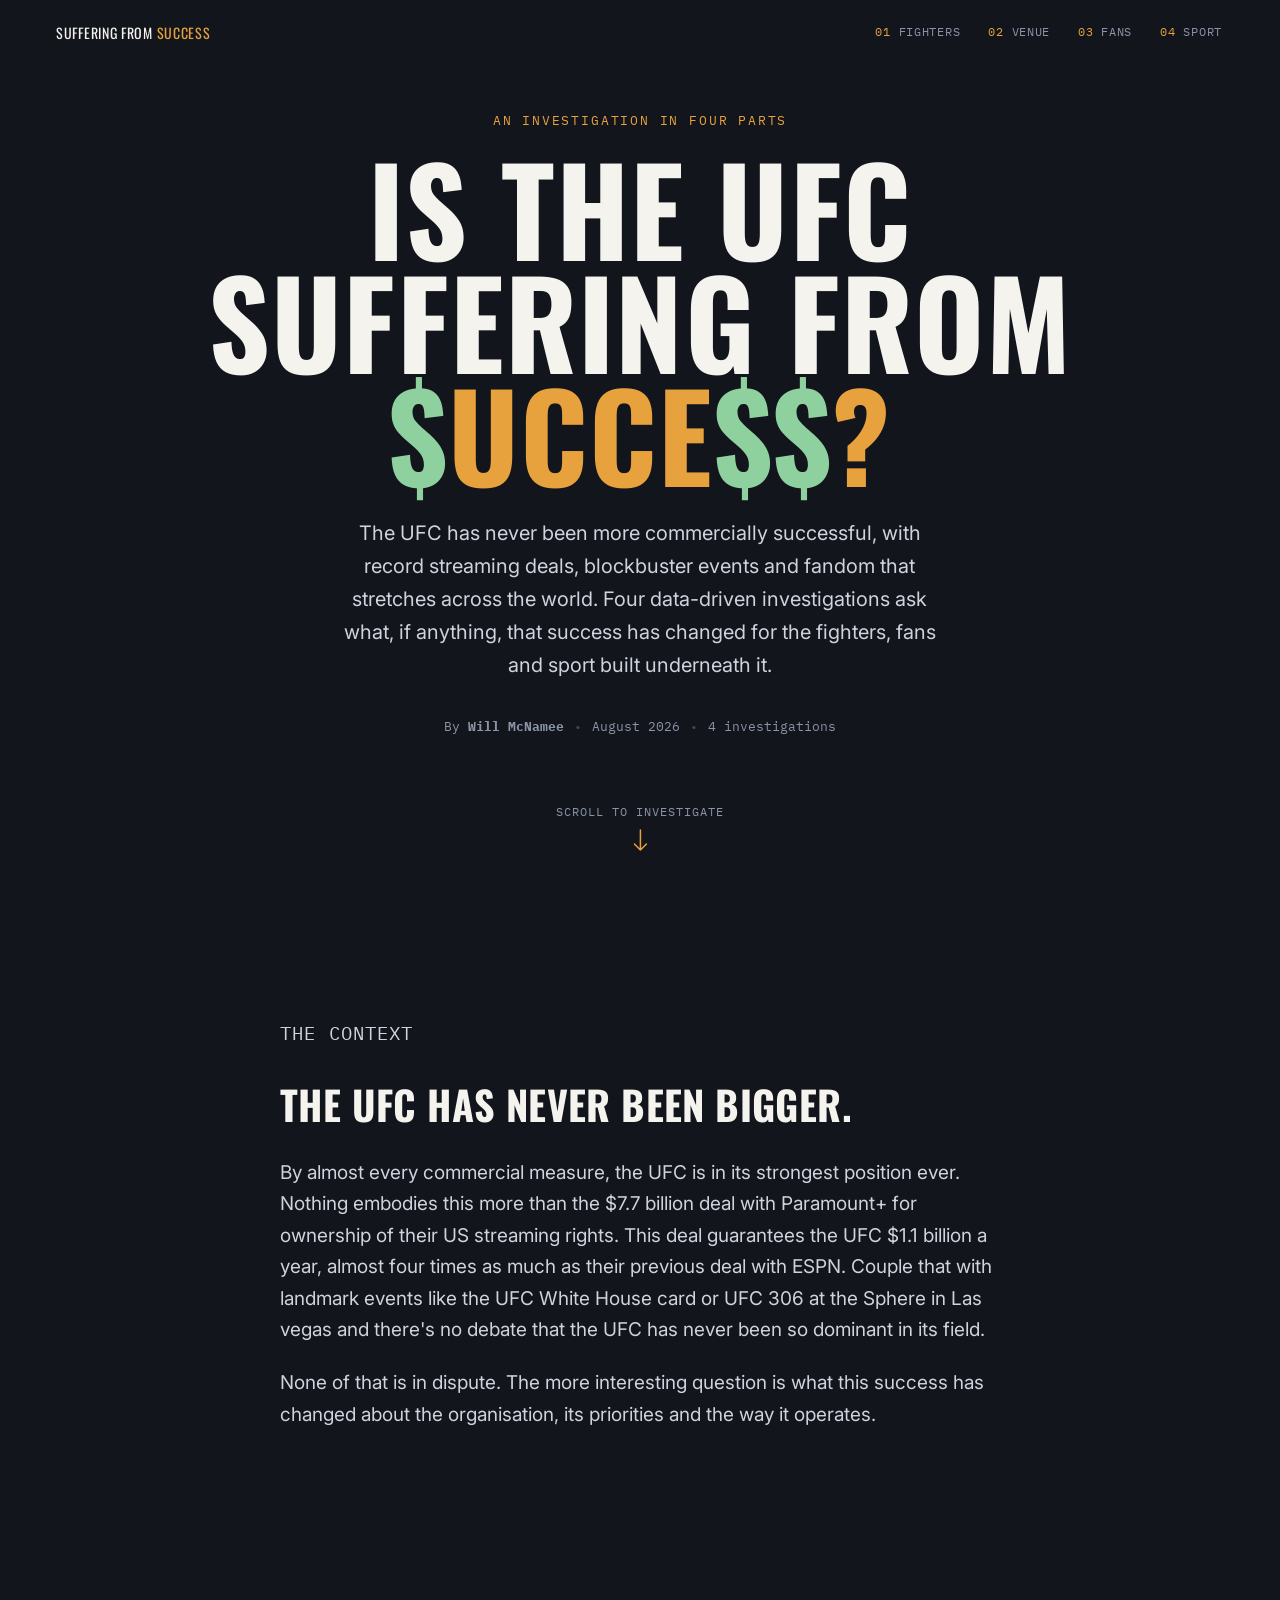
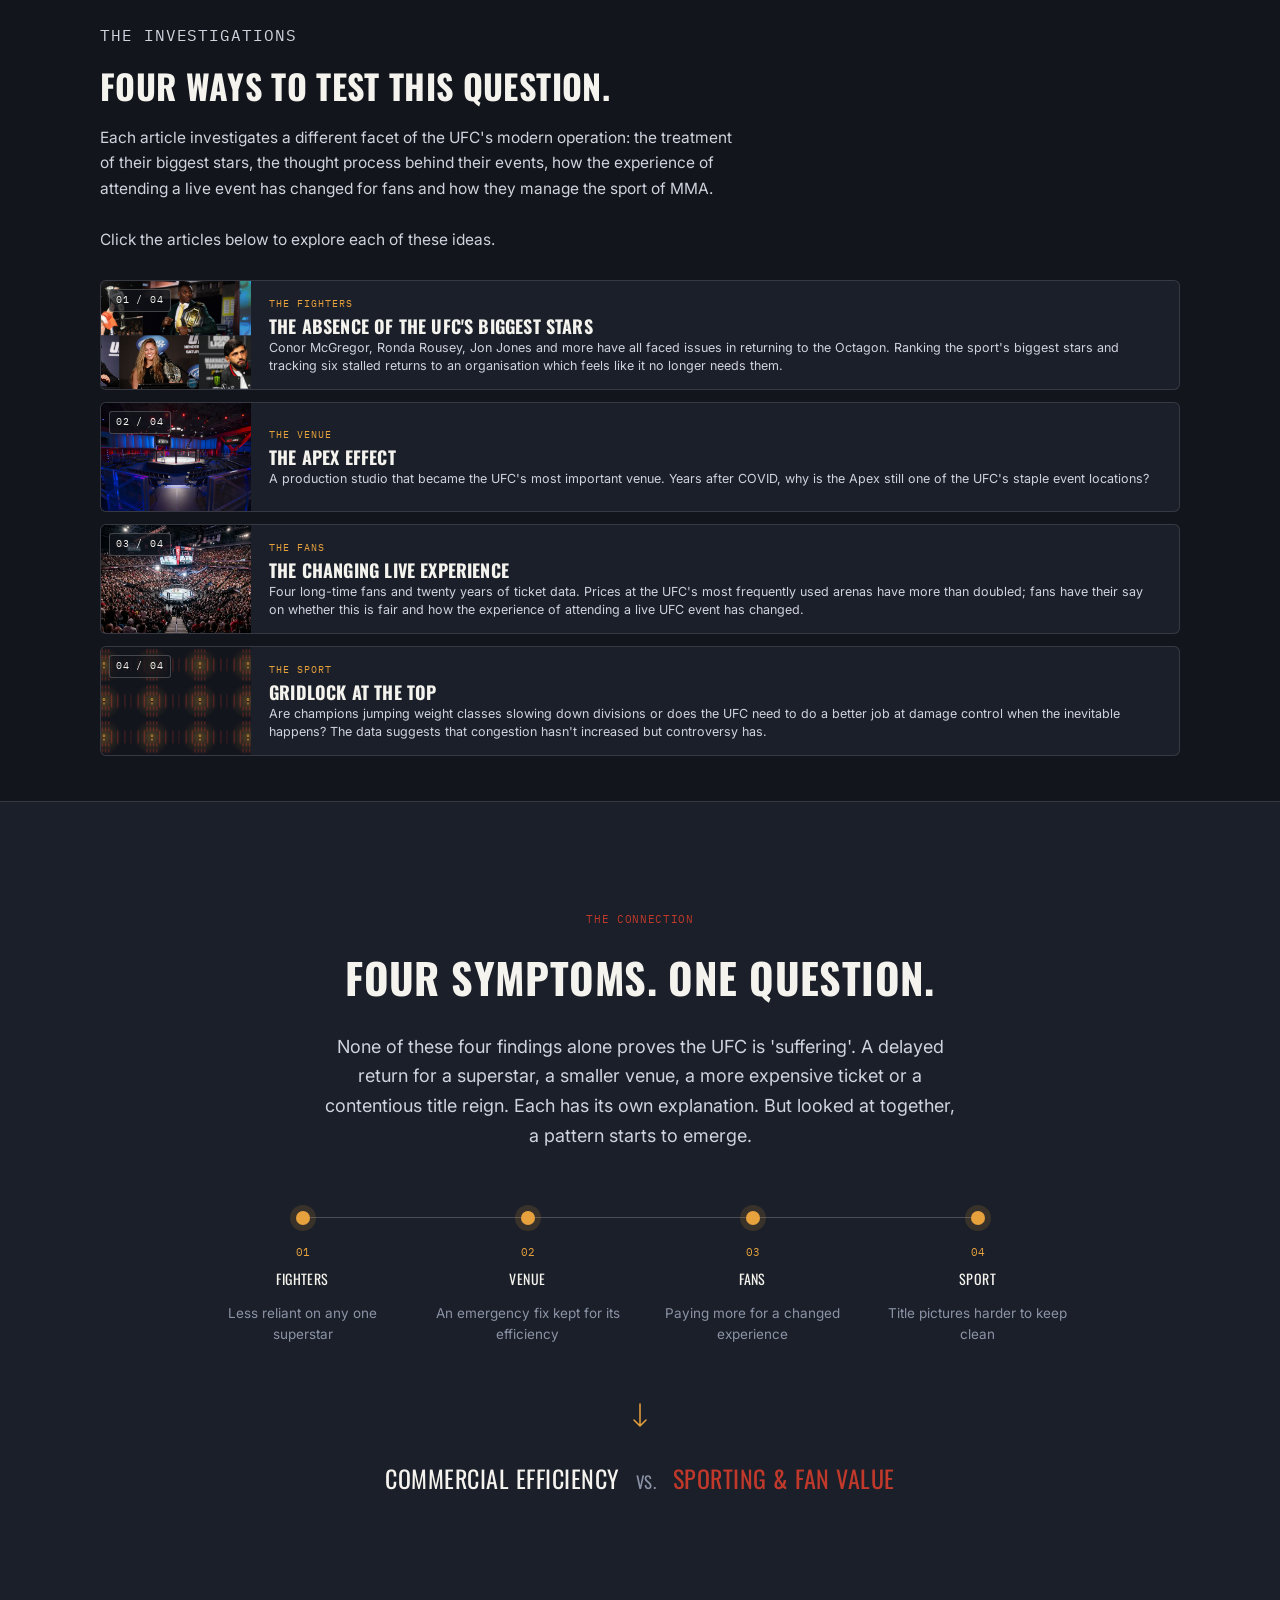
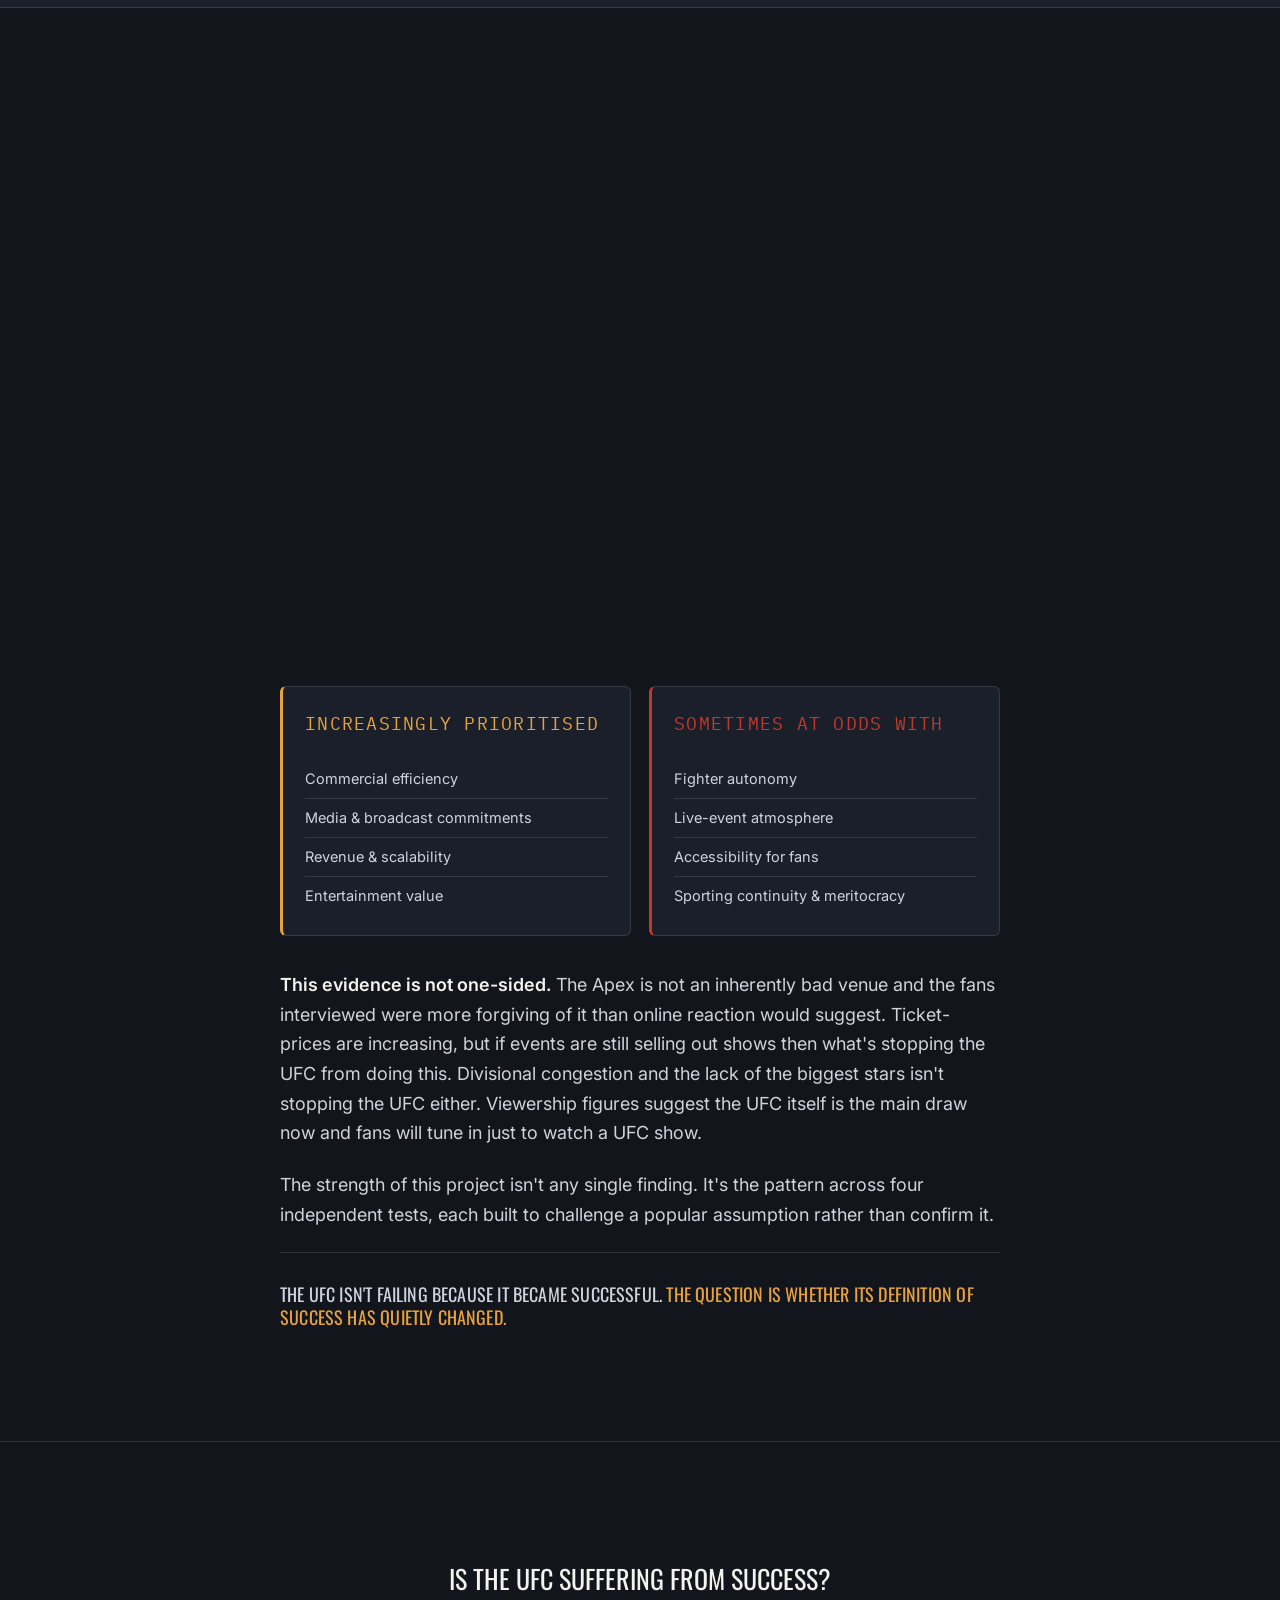
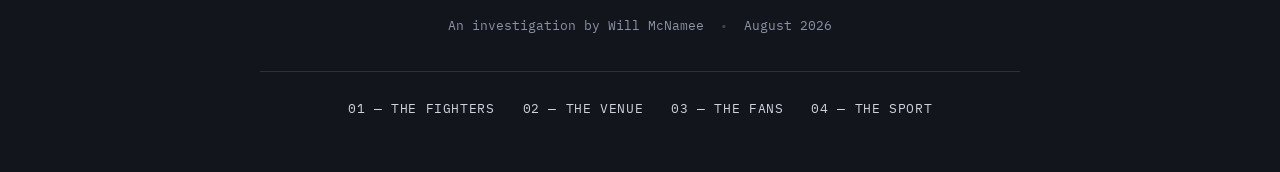
==== index.html @ 8f1089de "Restructuring files to make landing page automatic root of URL" ====
<!DOCTYPE html>
<html lang="en">
<head>
<meta charset="UTF-8">
<meta name="viewport" content="width=device-width, initial-scale=1.0">
<title>Is the UFC Suffering From Success? — An Investigation in Four Parts</title>
<meta name="description" content="The UFC has never been more commercially successful. Four data-driven investigations ask what that success may have changed for fighters, fans and the sport itself.">

<link rel="preconnect" href="https://fonts.googleapis.com">
<link rel="preconnect" href="https://fonts.gstatic.com" crossorigin>
<link href="https://fonts.googleapis.com/css2?family=Oswald:wght@400;500;600;700&family=Inter:wght@400;500;600;700&family=IBM+Plex+Mono:wght@400;500;600&display=swap" rel="stylesheet">

<link rel="stylesheet" href="styles.css">
</head>
<body>

<div class="progressBar" id="progressBar" aria-hidden="true"></div>

<!-- ============================================================
     NAV — transparent over the hero, solidifies once the reader
     scrolls past it
============================================================= -->
<nav class="siteNav" id="siteNav" aria-label="Primary">
  <a class="siteNav__mark" href="#top">Suffering From <span>Success</span></a>
  <div class="siteNav__links">
    <a href="https://willmcnamee.github.io/UFC_Investigation/Biggest%20Fighters/"><span class="siteNav__num">01</span> <span class="siteNav__word">Fighters</span></a>
    <a href="https://willmcnamee.github.io/UFC_Investigation/Apex/"><span class="siteNav__num">02</span> <span class="siteNav__word">Venue</span></a>
    <a href="https://willmcnamee.github.io/UFC_Investigation/Fan%20Experience/"><span class="siteNav__num">03</span> <span class="siteNav__word">Fans</span></a>
    <a href="https://willmcnamee.github.io/UFC_Investigation/Sporting%20Congestion/"><span class="siteNav__num">04</span> <span class="siteNav__word">Sport</span></a>
  </div>
</nav>

<!-- ============================================================
     HERO
============================================================= -->
<section class="hero" id="top">
  <div class="hero__content">
    <p class="eyebrow">An investigation in four parts</p>
    <h1 class="hero__headline">Is the UFC<br>Suffering From<br><span class="hero__accent"><span class="hero__dollar">$</span>ucce<span class="hero__dollar">$</span><span class="hero__dollar">$</span>?</span></h1>
    <p class="hero__deck">
      The UFC has never been more commercially successful, with record streaming deals, blockbuster events and 
      fandom that stretches across the world. Four data-driven investigations ask what, if anything, that success has 
      changed for the fighters, fans and sport built underneath it.

      
    </p>
    <div class="hero__byline">
      <span>By <strong>Will McNamee</strong></span>
      <span class="dot">•</span>
      <span>August 2026</span>
      <span class="dot">•</span>
      <span>4 investigations</span>
    </div>
  </div>
  <button class="scroll-cue" id="scrollCue" aria-label="Scroll to investigate">
    <span>Scroll to investigate</span>
    <svg width="14" height="22" viewBox="0 0 14 22" fill="none" aria-hidden="true"><path d="M7 1v20M1 15l6 6 6-6" stroke="currentColor" stroke-width="1.5" stroke-linecap="round" stroke-linejoin="round"/></svg>
  </button>
</section>

<!-- ============================================================
     THE PARADOX
============================================================= -->
<section class="lede reveal-group">
  <div class="lede__col">
    <p class="lede__tag reveal">The context</p>
    <h2 class="reveal">The UFC has never been bigger.</h2>
    <p class="reveal">
      By almost every commercial measure, the UFC is in its strongest position ever. Nothing embodies this more than 
      the $7.7 billion deal with Paramount+ for ownership of their US streaming rights. This deal guarantees the UFC 
      $1.1 billion a year, almost four times as much as their previous deal with ESPN.
      
      Couple that with landmark events like the UFC White House card or UFC 306 at the Sphere in Las vegas and 
      there's no debate that the UFC has never been so dominant in its field.
    </p>
    <p class="reveal">
      None of that is in dispute. The more interesting question is what this success has changed about the organisation, 
      its priorities and the way it operates.
    </p>
    <!-- <p class="pullQuestion reveal">
      If the UFC is more successful than ever, <span>what — if anything — has that success changed?</span>
    </p> -->
  </div>
</section>

<!-- ============================================================
     FOUR INVESTIGATIONS
============================================================= -->
<section class="investigations" id="investigations">
  <div class="investigations__intro reveal">
    <p class="lede__tag">The investigations</p>
    <h2>Four ways to test this question.</h2>
    <p>
      Each article investigates a different facet of the UFC's modern operation: the treatment of their biggest stars, 
      the thought process behind their events, how the experience of attending a live event has changed for fans and 
      how they manage the sport of MMA.<br><br>

      Click the articles below to explore each of these ideas.
    </p>
  </div>

  <div class="invGrid reveal-group">
    <a class="invCard reveal" href="https://willmcnamee.github.io/UFC_Investigation/Biggest%20Fighters/">
      <div class="invCard__media">
        <span class="invCard__num">01 / 04</span>
        <svg class="invCard__collage" viewBox="0 0 1000 457.33" preserveAspectRatio="xMidYMid slice"
             role="img" aria-label="Collage of six UFC fighters: Conor McGregor, Francis Ngannou, Jon Jones, Nate Diaz, Ronda Rousey and Arman Tsarukyan">
          <image href="../Biggest Fighters/Images/collage/Conor McGregor.png" aria-label="Conor McGregor"
                 x="0.00" y="0.00" width="359.37" height="230.34"/>
          <image href="../Biggest Fighters/Images/collage/Francis Ngannou.png" aria-label="Francis Ngannou"
                 x="359.37" y="0.00" width="409.87" height="230.34"/>
          <image href="../Biggest Fighters/Images/collage/Jon Jones.png" aria-label="Jon Jones"
                 x="769.24" y="0.00" width="230.76" height="230.34"/>
          <image href="../Biggest Fighters/Images/collage/Nate Diaz.png" aria-label="Nate Diaz"
                 x="0.00" y="230.34" width="259.95" height="226.99"/>
          <image href="../Biggest Fighters/Images/collage/Ronda Rousey.png" aria-label="Ronda Rousey"
                 x="259.95" y="230.34" width="337.24" height="226.99"/>
          <image href="../Biggest Fighters/Images/collage/Arman Tsarukyan.png" aria-label="Arman Tsarukyan"
                 x="597.19" y="230.34" width="402.81" height="226.99"/>
        </svg>
      </div>
      <div class="invCard__body">
        <p class="invCard__label">The fighters</p>
        <h3 class="invCard__title">The Absence of the UFC's Biggest Stars</h3>
        <p class="invCard__desc">
          Conor McGregor, Ronda Rousey, Jon Jones and more have all faced issues in returning to the Octagon. 
          Ranking the sport's biggest stars and tracking six stalled returns to an organisation which feels like
          it no longer needs them.
        </p>
        <p class="invCard__stat"><b data-countup data-target="15">15</b> biggest MMA stars ranked by reach</p>
        <span class="invCard__cta">Read the investigation
          <svg width="16" height="12" viewBox="0 0 16 12" fill="none" aria-hidden="true"><path d="M1 6h13M9 1l5 5-5 5" stroke="currentColor" stroke-width="1.5" stroke-linecap="round" stroke-linejoin="round"/></svg>
        </span>
      </div>
    </a>

    <a class="invCard reveal" href="https://willmcnamee.github.io/UFC_Investigation/Apex/">
      <div class="invCard__media">
        <span class="invCard__num">02 / 04</span>
        <img src="../Apex/Images/Apex.png" alt="The UFC Apex facility in Las Vegas" loading="lazy">
      </div>
      <div class="invCard__body">
        <p class="invCard__label">The venue</p>
        <h3 class="invCard__title">The Apex Effect</h3>
        <p class="invCard__desc">
          A production studio that became the UFC's most important venue. Years after COVID, why is the Apex still 
          one of the UFC's staple event locations?
        </p>
        <p class="invCard__stat"><b data-countup data-target="30" data-suffix="%">30%</b> of UFC events held there since 2023</p>
        <span class="invCard__cta">Read the investigation
          <svg width="16" height="12" viewBox="0 0 16 12" fill="none" aria-hidden="true"><path d="M1 6h13M9 1l5 5-5 5" stroke="currentColor" stroke-width="1.5" stroke-linecap="round" stroke-linejoin="round"/></svg>
        </span>
      </div>
    </a>

    <a class="invCard reveal" href="https://willmcnamee.github.io/UFC_Investigation/Fan%20Experience/">
      <div class="invCard__media">
        <span class="invCard__num">03 / 04</span>
        <img src="../Fan Experience/Images/UFC Arena.png" alt="A packed UFC arena during a live event" loading="lazy">
      </div>
      <div class="invCard__body">
        <p class="invCard__label">The fans</p>
        <h3 class="invCard__title">The Changing Live Experience</h3>
        <p class="invCard__desc">
          Four long-time fans and twenty years of ticket data. Prices at the UFC's most frequently used arenas have more 
          than doubled; fans have their say on whether this is fair and how the experience of attending a live UFC event
          has changed.
        </p>
        <p class="invCard__stat"><b data-countup data-target="2" data-suffix="×">2×</b> ticket prices as 2007–15</p>
        <span class="invCard__cta">Read the investigation
          <svg width="16" height="12" viewBox="0 0 16 12" fill="none" aria-hidden="true"><path d="M1 6h13M9 1l5 5-5 5" stroke="currentColor" stroke-width="1.5" stroke-linecap="round" stroke-linejoin="round"/></svg>
        </span>
      </div>
    </a>

    <a class="invCard reveal" href="https://willmcnamee.github.io/UFC_Investigation/Sporting%20Congestion/">
      <div class="invCard__media">
        <span class="invCard__num">04 / 04</span>
        <img src="../Sporting Congestion/hero-gridlock.svg" alt="Abstract illustration representing gridlock in the UFC's title pictures" loading="lazy">
      </div>
      <div class="invCard__body">
        <p class="invCard__label">The sport</p>
        <h3 class="invCard__title">Gridlock at the Top</h3>
        <p class="invCard__desc">
          Are champions jumping weight classes slowing down divisions or does the UFC need to do a better job at damage 
          control when the inevitable happens? The data suggests that congestion hasn't increased but controversy has.
        </p>
        <p class="invCard__stat"><b data-countup data-target="250" data-suffix="+">~90%</b> days of controversy in the Flyweight division</p>
        <span class="invCard__cta">Read the investigation
          <svg width="16" height="12" viewBox="0 0 16 12" fill="none" aria-hidden="true"><path d="M1 6h13M9 1l5 5-5 5" stroke="currentColor" stroke-width="1.5" stroke-linecap="round" stroke-linejoin="round"/></svg>
        </span>
      </div>
    </a>
  </div>
</section>

<!-- ============================================================
     FOUR SYMPTOMS. ONE QUESTION.
============================================================= -->
<section class="symptoms">
  <div class="symptoms__inner reveal">
    <p class="lede__tag" style="text-align:center;">The connection</p>
    <h2>Four symptoms. One question.</h2>
    <p class="symptoms__lede">
      None of these four findings alone proves the UFC is 'suffering'. A delayed return for a superstar, a smaller 
      venue, a more expensive ticket or a contentious title reign.
      
      Each has its own explanation. But looked at together, a pattern starts to emerge.
    </p>

    <div class="symptomLine">
      <div class="symptomNode">
        <div class="symptomNode__rail"></div>
        <div class="symptomNode__dot"></div>
        <p class="symptomNode__num">01</p>
        <p class="symptomNode__label">Fighters</p>
        <p class="symptomNode__text">Less reliant on any one superstar</p>
      </div>
      <div class="symptomNode">
        <div class="symptomNode__rail"></div>
        <div class="symptomNode__dot"></div>
        <p class="symptomNode__num">02</p>
        <p class="symptomNode__label">Venue</p>
        <p class="symptomNode__text">An emergency fix kept for its efficiency</p>
      </div>
      <div class="symptomNode">
        <div class="symptomNode__rail"></div>
        <div class="symptomNode__dot"></div>
        <p class="symptomNode__num">03</p>
        <p class="symptomNode__label">Fans</p>
        <p class="symptomNode__text">Paying more for a changed experience</p>
      </div>
      <div class="symptomNode">
        <div class="symptomNode__rail"></div>
        <div class="symptomNode__dot"></div>
        <p class="symptomNode__num">04</p>
        <p class="symptomNode__label">Sport</p>
        <p class="symptomNode__text">Title pictures harder to keep clean</p>
      </div>
    </div>

    <svg class="symptoms__arrow" width="14" height="26" viewBox="0 0 14 26" fill="none" aria-hidden="true"><path d="M7 1v22M1 17l6 6 6-6" stroke="currentColor" stroke-width="1.5" stroke-linecap="round" stroke-linejoin="round"/></svg>
    <p class="symptoms__tension">Commercial efficiency <span class="vs">vs.</span> <span class="cost">Sporting &amp; fan value</span></p>
  </div>
</section>

<!-- ============================================================
     WHAT THE EVIDENCE SAYS
============================================================= -->
<section class="evidence">
  <div class="evidence__col reveal-group">
    <h2 class="reveal">So, is the UFC suffering from success?</h2>
    <p class="reveal">
      Not in the conventional sense. Taken purely as a business, the UFC is thriving and the fact they're able to make 
      some of the decisions that have contributed to these issues evidences that.

      A struggling promotion would do everything in their power to ensure their fans were satisfied. This means 
      booking the biggest fighters possible as soon as they're available, hosting an equitable distribution of events 
      to ensure all fans have the opportunity to attend events, and managing sporting issues so they don't
      impact the integirty of the organisation.
    </p>
    <p class="reveal">
      The evidence across all four investigations suggests the UFC has transcended beyond the day-to-day priorities 
      of a normal fight promotion. Instead, the UFC sees itself more as a business rather than a sporting organisation 
      and their new entrepreneurial approach doesn't always align with the interests of fighters, fans and the sport
      itself.
    </p>

    <div class="balance reveal">
      <div class="balance__col balance__col--commercial">
        <p class="balance__title">Increasingly prioritised</p>
        <ul>
          <li>Commercial efficiency</li>
          <li>Media &amp; broadcast commitments</li>
          <li>Revenue &amp; scalability</li>
          <li>Entertainment value</li>
        </ul>
      </div>
      <div class="balance__col balance__col--cost">
        <p class="balance__title">Sometimes at odds with</p>
        <ul>
          <li>Fighter autonomy</li>
          <li>Live-event atmosphere</li>
          <li>Accessibility for fans</li>
          <li>Sporting continuity &amp; meritocracy</li>
        </ul>
      </div>
    </div>

    <p class="reveal">
      <strong>This evidence is not one-sided.</strong> The Apex is not an inherently bad venue and the
      fans interviewed were more forgiving of it than online reaction would suggest.
      Ticket-prices are increasing, but if events are still selling out shows then what's stopping the UFC from doing 
      this. Divisional congestion and the lack of the biggest stars isn't stopping the UFC either. Viewership 
      figures suggest the UFC itself is the main draw now and fans will tune in just to watch a UFC show.
    </p>
    <p class="reveal">
      The strength of this project isn't any single finding. It's the pattern across four independent tests,
      each built to challenge a popular assumption rather than confirm it.
    </p>

    <p class="evidence__closing reveal">
      The UFC isn't failing because it became successful. <span>The question is whether its definition of
      success has quietly changed.</span>
    </p>
  </div>
</section>

<!-- ============================================================
     FOOTER
============================================================= -->
<footer class="siteFooter">
  <p class="siteFooter__title">Is the UFC Suffering From Success?</p>
  <p class="siteFooter__meta">An investigation by Will McNamee <span class="dot">•</span> August 2026</p>
  <nav class="siteFooter__links" aria-label="All investigations">
    <a href="https://willmcnamee.github.io/UFC_Investigation/Biggest%20Fighters/">01 — The Fighters</a>
    <a href="https://willmcnamee.github.io/UFC_Investigation/Apex/">02 — The Venue</a>
    <a href="https://willmcnamee.github.io/UFC_Investigation/Fan%20Experience/">03 — The Fans</a>
    <a href="https://willmcnamee.github.io/UFC_Investigation/Sporting%20Congestion/">04 — The Sport</a>
  </nav>
</footer>

<script src="script.js"></script>
</body>
</html>
---- styles.css ----
/* ============================================================
   TOKENS — shared with the "Fight Desk" dossier series
   (matches Apex / Biggest Fighters / Fan Experience / Sporting
   Congestion so the landing page reads as the same publication)
============================================================= */
:root{
  --canvas: #12151c;
  --surface: #1b1f29;
  --surface-2: #232838;
  --paper: #ece6d8;
  --ink: #f5f3ee;
  --ink-dim: #cfd3dd;
  --muted: #8b93a6;
  --line: rgba(245,243,238,0.12);
  --line-strong: rgba(245,243,238,0.22);

  --amber: #e8a23d;
  --green: #4c9a6a;
  --crimson: #c1392b;
  --paleblue: #6aa0d8;

  --font-display: 'Oswald', 'Arial Narrow', sans-serif;
  --font-body: 'Inter', system-ui, sans-serif;
  --font-mono: 'IBM Plex Mono', 'SFMono-Regular', monospace;

  --container: 720px;
  --wide: 1080px;
}

*, *::before, *::after{ box-sizing: border-box; }

html{ scroll-behavior: smooth; }
@media (prefers-reduced-motion: reduce){
  html{ scroll-behavior: auto; }
  *, *::before, *::after{ animation-duration: 0.001ms !important; animation-iteration-count: 1 !important; transition-duration: 0.001ms !important; scroll-behavior: auto !important; }
}

body{
  margin:0;
  background: var(--canvas);
  color: var(--ink);
  font-family: var(--font-body);
  font-size: 17px;
  line-height: 1.65;
  -webkit-font-smoothing: antialiased;
  overflow-x: hidden;
}

a{ color: var(--amber); text-decoration-color: rgba(232,162,61,0.4); }
a:hover{ text-decoration-color: currentColor; }
::selection{ background: var(--amber); color: #14171f; }
:focus-visible{ outline: 2px solid var(--amber); outline-offset: 3px; }
h1,h2,h3{ font-family: var(--font-display); text-transform: uppercase; letter-spacing: 0.01em; margin: 0; }
img{ max-width: 100%; display: block; }

.visually-hidden{
  position: absolute; width: 1px; height: 1px; padding: 0; margin: -1px;
  overflow: hidden; clip: rect(0,0,0,0); white-space: nowrap; border: 0;
}

/* ============================================================
   READING PROGRESS BAR
============================================================= */
.progressBar{
  position: fixed; top: 0; left: 0; height: 3px; width: 0%;
  background: var(--amber); z-index: 300; transform-origin: left;
  transition: width 0.1s linear;
}

/* ============================================================
   SITE NAV — sits over the hero, solidifies once the reader
   scrolls past it (see script.js .siteNav--solid toggle)
============================================================= */
.siteNav{
  position: sticky; top: 0; z-index: 200;
  display:flex; align-items:center; justify-content: space-between;
  padding: 18px clamp(20px, 5vw, 56px);
  font-family: var(--font-mono); font-size: 12px; letter-spacing: 0.06em;
  text-transform: uppercase;
  background: transparent; border-bottom: 1px solid transparent;
  transition: background 0.3s ease, border-color 0.3s ease;
}
.siteNav--solid{
  background: rgba(18,21,28,0.92);
  backdrop-filter: blur(6px);
  border-bottom: 1px solid var(--line);
}
.siteNav__mark{
  font-family: var(--font-display); font-size: 14px; letter-spacing: 0.05em;
  color: var(--ink); text-decoration: none; white-space: nowrap;
}
.siteNav__mark span{ color: var(--amber); }
.siteNav__links{ display:flex; gap: clamp(10px, 2vw, 24px); }
.siteNav__links a{
  color: var(--muted); text-decoration: none; padding: 4px 2px;
  border-bottom: 1px solid transparent;
}
.siteNav__links a:hover, .siteNav__links a:focus-visible{ color: var(--ink); border-bottom-color: var(--amber); }
.siteNav__num{ color: var(--amber); }

@media (max-width: 640px){
  .siteNav__links span.siteNav__word{ display:none; }
}

/* ============================================================
   HERO
============================================================= */
.hero{
  position: relative; min-height: 100vh;
  display:flex; flex-direction: column; justify-content: center; align-items: center;
  text-align: center;
  padding: 8vh clamp(20px, 6vw, 80px) 12vh; overflow: hidden; isolation: isolate;
  background: var(--canvas);
  margin-top: -74px; /* pull up under the transparent nav */
}
.hero__content{ position: relative; z-index: 1; max-width: 980px; }
.eyebrow{ font-family: var(--font-mono); font-size: 13px; letter-spacing: 0.14em; text-transform: uppercase; color: var(--amber); margin: 0 0 18px; }
.hero__headline{
  font-size: clamp(46px, 9.4vw, 122px); line-height: 0.94; font-weight: 700;
  max-width: 900px; margin: 0 auto;
}
.hero__headline .hero__accent{ color: var(--amber); }
.hero__headline .hero__dollar{ color: #8fd19e; }
.hero__deck{ max-width: 620px; font-size: clamp(17px, 2vw, 20px); color: var(--ink-dim); margin: 28px auto 0; }
.hero__byline{ margin-top: 34px; font-family: var(--font-mono); font-size: 13px; color: var(--muted); display:flex; gap: 10px; align-items:center; justify-content: center; flex-wrap: wrap; }
.hero__byline .dot{ color: var(--line-strong); }
.scroll-cue{
  position: absolute; left: 50%; bottom: 40px; transform: translateX(-50%);
  display:flex; flex-direction: column; align-items:center; gap: 10px; background:none; border:none;
  color: var(--muted); font-family: var(--font-mono); font-size: 12px;
  letter-spacing: 0.08em; text-transform: uppercase; cursor: pointer; z-index: 1;
  animation: bob 2.2s ease-in-out infinite;
}
.scroll-cue svg{ color: var(--amber); }
@keyframes bob{ 0%,100%{ transform: translate(-50%,0); } 50%{ transform: translate(-50%,6px); } }

/* ============================================================
   SCROLL REVEAL — generic fade/rise-in utility used across
   every section below the hero
============================================================= */
.reveal{ opacity: 0; transform: translateY(24px); transition: opacity 0.7s ease, transform 0.7s ease; }
.reveal.is-visible{ opacity: 1; transform: translateY(0); }
.reveal-group .reveal:nth-child(2){ transition-delay: 0.08s; }
.reveal-group .reveal:nth-child(3){ transition-delay: 0.16s; }
.reveal-group .reveal:nth-child(4){ transition-delay: 0.24s; }
@media (prefers-reduced-motion: reduce){
  .reveal{ opacity: 1; transform: none; }
}

/* ============================================================
   LEDE / PROSE COLUMN — shared with the "Fight Desk" pattern
============================================================= */
.lede{ padding: 14vh clamp(20px, 6vw, 80px); display:flex; justify-content:center; }
.lede__col{ width: 100%; max-width: var(--container); }
.lede__tag{
  font-family: var(--font-mono); font-size: 11px;
  color: var(--crimson); text-transform: uppercase;
  letter-spacing: 0.06em; margin: 0 0 14px;
}
.lede p{ font-size: 19px; color: var(--ink-dim); margin: 0 0 22px; }
.lede h2{ font-size: clamp(28px,4vw,40px); margin-bottom: 20px; }
.drop-cap{ float:left; font-family: var(--font-display); font-size: 76px; line-height: 0.8; color: var(--amber); padding-right: 10px; margin-top: 4px; }

/* Stat cards — identical pattern to the Apex piece's statRow */
.statRow{ display:flex; gap: 16px; flex-wrap: wrap; margin: 30px 0 6px; }
.statRow__card{
  flex: 1 1 180px; background: var(--surface-2); border: 1px solid var(--line);
  border-radius: 4px; padding: 18px 20px; font-family: var(--font-mono);
}
.statRow__card b{ display:block; font-size: 30px; color: var(--amber); line-height: 1.1; }
.statRow__card span{ display:block; font-size: 12px; color: var(--muted); margin-top: 8px; text-transform: uppercase; letter-spacing: 0.03em; line-height: 1.4; }

/* Standalone editorial "pull question" — the paradox's central line */
.pullQuestion{
  font-family: var(--font-display); text-transform: uppercase;
  font-size: clamp(22px, 3vw, 32px); line-height: 1.3; letter-spacing: 0.01em;
  color: var(--ink); max-width: 720px; margin: 46px 0 0;
  padding-top: 30px; border-top: 1px solid var(--line);
}
.pullQuestion span{ color: var(--amber); }

/* ============================================================
   INVESTIGATIONS — the four-article grid
============================================================= */
.investigations{ padding: 5vh clamp(20px, 6vw, 80px) 5vh; }
.investigations__intro{ max-width: var(--wide); margin: 0 auto 28px; }
.investigations__intro .lede__tag{ margin-bottom: 10px; }
.investigations__intro h2{ font-size: clamp(24px,3.4vw,34px); margin-bottom: 10px; max-width: 760px; }
.investigations__intro p{ font-size: 15.5px; color: var(--ink-dim); max-width: 640px; margin: 0; }

.invGrid{
  display:grid; grid-template-columns: 1fr; gap: 12px;
  max-width: var(--wide); margin: 0 auto;
}
.invCard{
  position: relative; display:flex; flex-direction: row; align-items: stretch;
  height: 110px;
  background: var(--surface); border: 1px solid var(--line); border-radius: 6px;
  overflow: hidden; text-decoration: none; color: var(--ink);
  transition: transform 0.3s ease, border-color 0.3s ease, box-shadow 0.3s ease;
}
.invCard:hover, .invCard:focus-visible{
  transform: translateY(-2px);
  border-color: var(--line-strong);
  box-shadow: 0 10px 24px rgba(0,0,0,0.35);
}
.invCard:focus-visible{ outline: 2px solid var(--amber); outline-offset: 2px; }
.invCard__media{ position: relative; flex: 0 0 150px; width: 150px; height: 100%; overflow: hidden; background: var(--surface-2); }
.invCard__media img{ width: 100%; height: 100%; object-fit: cover; transition: transform 0.5s ease; }
.invCard__media .invCard__collage{ display: block; width: 100%; height: 100%; transition: transform 0.5s ease; }
.invCard:hover .invCard__media img,
.invCard:hover .invCard__media .invCard__collage{ transform: scale(1.05); }
.invCard__num{
  position: absolute; top: 8px; left: 8px; z-index: 1;
  font-family: var(--font-mono); font-size: 10px; letter-spacing: 0.08em;
  color: var(--ink); background: rgba(18,21,28,0.72); border: 1px solid var(--line-strong);
  border-radius: 3px; padding: 2px 6px;
}
.invCard__body{ padding: 10px 18px; display:flex; flex-direction:column; justify-content:center; flex: 1; min-width: 0; }
.invCard__label{
  font-family: var(--font-mono); font-size: 10px; letter-spacing: 0.1em;
  color: var(--amber); text-transform: uppercase; margin: 0 0 3px;
}
.invCard__title{ font-size: clamp(15px, 1.6vw, 18px); margin-bottom: 3px; line-height: 1.15; }
.invCard__desc{
  color: var(--ink-dim); font-size: 12.5px; line-height: 1.4; margin: 0;
  display: -webkit-box; -webkit-line-clamp: 2; -webkit-box-orient: vertical; overflow: hidden;
}
.invCard__stat{ display: none; }
.invCard__cta{ display: none; }

@media (max-width: 640px){
  .invCard{ height: auto; min-height: 96px; }
  .invCard__media{ flex-basis: 110px; width: 110px; }
  .invCard__body{ padding: 8px 12px; }
}

/* ============================================================
   FOUR SYMPTOMS. ONE QUESTION.
============================================================= */
.symptoms{ padding: 12vh clamp(20px, 6vw, 80px); background: var(--surface); border-top: 1px solid var(--line); border-bottom: 1px solid var(--line); }
.symptoms__inner{ max-width: var(--wide); margin: 0 auto; text-align: center; }
.symptoms h2{ font-size: clamp(28px,4vw,42px); margin-bottom: 20px; }
.symptoms__lede{ max-width: 640px; margin: 0 auto 60px; color: var(--ink-dim); font-size: 18px; }

.symptomLine{ display:flex; align-items: flex-start; justify-content: center; max-width: 900px; margin: 0 auto; }
.symptomNode{ flex: 1 1 0; position: relative; padding: 0 10px; }
.symptomNode__dot{
  width: 14px; height: 14px; border-radius: 50%; background: var(--amber);
  margin: 0 auto 18px; position: relative; z-index: 1;
  box-shadow: 0 0 0 6px rgba(232,162,61,0.14);
}
.symptomNode__rail{
  position: absolute; top: 6px; left: -50%; width: 100%; height: 1px; background: var(--line-strong);
  z-index: 0;
}
.symptomNode:first-child .symptomNode__rail{ display:none; }
.symptomNode__num{ font-family: var(--font-mono); font-size: 11px; color: var(--amber); margin: 0 0 6px; }
.symptomNode__label{ font-family: var(--font-display); text-transform: uppercase; font-size: 14px; letter-spacing: 0.03em; margin: 0 0 8px; }
.symptomNode__text{ font-size: 13.5px; color: var(--muted); line-height: 1.5; }

.symptoms__arrow{ margin: 46px auto 0; color: var(--amber); }
.symptoms__tension{
  font-family: var(--font-display); text-transform: uppercase; letter-spacing: 0.02em;
  font-size: clamp(18px, 2.4vw, 24px); margin: 22px auto 0; max-width: 640px; color: var(--ink);
}
.symptoms__tension .vs{ color: var(--muted); font-size: 0.7em; margin: 0 10px; }
.symptoms__tension .cost{ color: var(--crimson); }

@media (max-width: 720px){
  .symptomLine{ flex-direction: column; gap: 30px; align-items: stretch; }
  .symptomNode{ padding: 0; }
  .symptomNode__rail{ display:none !important; }
}

/* ============================================================
   EVIDENCE / CONCLUSION
============================================================= */
.evidence{ padding: 14vh clamp(20px, 6vw, 80px) 10vh; display:flex; justify-content:center; }
.evidence__col{ max-width: var(--container); width: 100%; }
.evidence h2{ font-size: clamp(30px,4.4vw,44px); margin-bottom: 24px; }
.evidence p{ font-size: 18px; color: var(--ink-dim); margin: 0 0 22px; }
.evidence strong{ color: var(--ink); font-weight: 600; }

.balance{ display:grid; grid-template-columns: 1fr 1fr; gap: 18px; margin: 34px 0; }
.balance__col{ background: var(--surface); border: 1px solid var(--line); border-radius: 6px; padding: 22px 22px 20px; }
.balance__col--commercial{ border-left: 3px solid var(--amber); }
.balance__col--cost{ border-left: 3px solid var(--crimson); }
.balance__title{
  font-family: var(--font-mono); font-size: 11.5px; letter-spacing: 0.07em; text-transform: uppercase;
  margin: 0 0 14px;
}
.balance__col--commercial .balance__title{ color: var(--amber); }
.balance__col--cost .balance__title{ color: var(--crimson); }
.balance__col ul{ margin: 0; padding: 0; list-style: none; }
.balance__col li{ font-size: 14.5px; color: var(--ink-dim); padding: 7px 0; border-top: 1px solid var(--line); }
.balance__col li:first-child{ border-top: none; }

@media (max-width: 640px){
  .balance{ grid-template-columns: 1fr; }
}

.evidence__caveats{ font-size: 15px; color: var(--muted); }
.evidence__caveats li{ margin-bottom: 6px; }

.evidence__closing{
  margin-top: 40px; padding-top: 30px; border-top: 1px solid var(--line);
  font-family: var(--font-display); text-transform: uppercase; letter-spacing: 0.01em;
  font-size: clamp(22px, 3vw, 30px); line-height: 1.3; color: var(--ink);
}
.evidence__closing span{ color: var(--amber); }

/* ============================================================
   FOOTER
============================================================= */
.siteFooter{ padding: 10vh clamp(20px,6vw,80px) 6vh; border-top: 1px solid var(--line); text-align: center; }
.siteFooter__title{ font-family: var(--font-display); text-transform: uppercase; font-size: clamp(20px,2.6vw,26px); margin-bottom: 14px; }
.siteFooter__meta{ font-family: var(--font-mono); font-size: 13px; color: var(--muted); margin-bottom: 34px; }
.siteFooter__meta span.dot{ color: var(--line-strong); margin: 0 8px; }
.siteFooter__links{
  display:flex; flex-wrap: wrap; justify-content: center; gap: 12px 28px;
  font-family: var(--font-mono); font-size: 12.5px; text-transform: uppercase; letter-spacing: 0.05em;
  padding-top: 26px; border-top: 1px solid var(--line); max-width: 760px; margin: 0 auto;
}
.siteFooter__links a{ color: var(--ink-dim); text-decoration: none; }
.siteFooter__links a:hover, .siteFooter__links a:focus-visible{ color: var(--amber); }

/* ============================================================
   RESPONSIVE — small screens
============================================================= */
@media (max-width: 560px){
  .hero{ min-height: 100svh; padding-top: 14vh; }
  .lede, .investigations, .evidence{ padding-left: 20px; padding-right: 20px; }
  .invCard__body{ padding: 22px 20px 24px; }
  .statRow{ gap: 12px; }
  .statRow__card{ flex: 1 1 140px; padding: 14px 16px; }
  .statRow__card b{ font-size: 24px; }
}
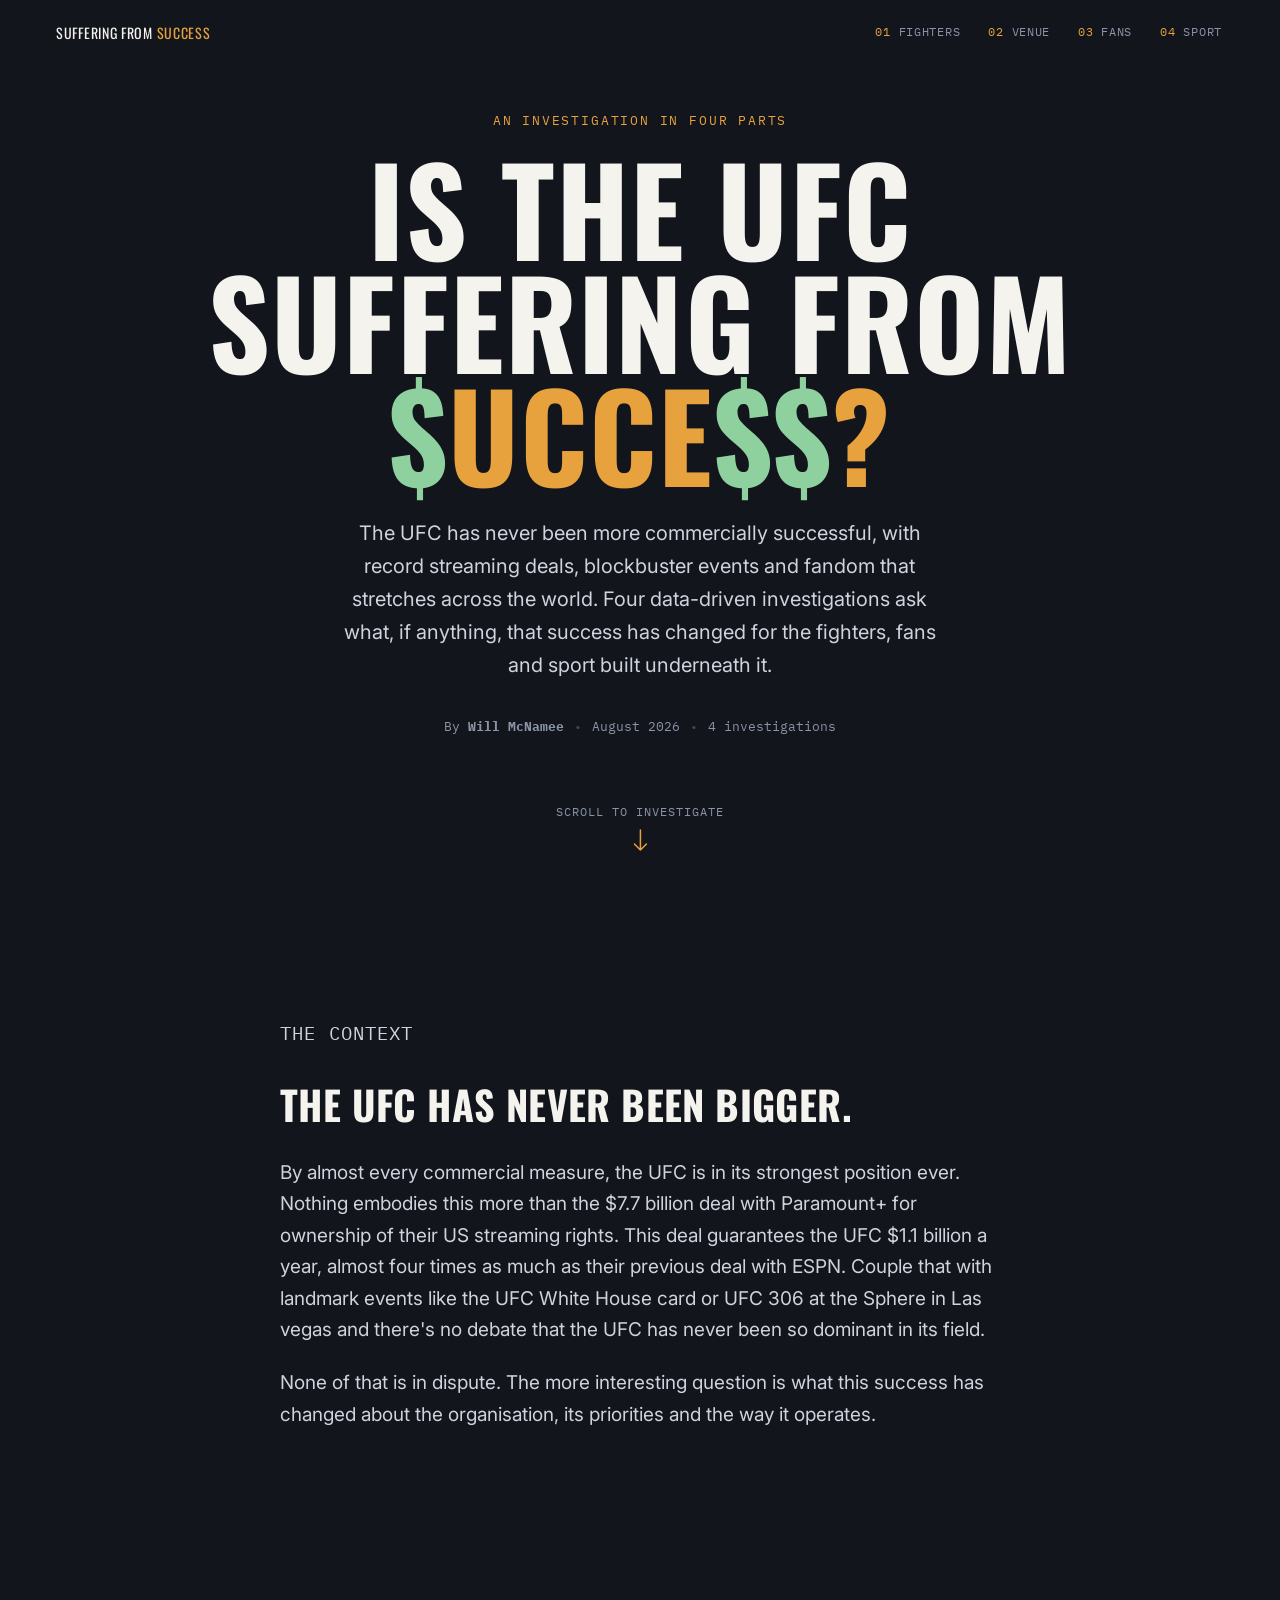
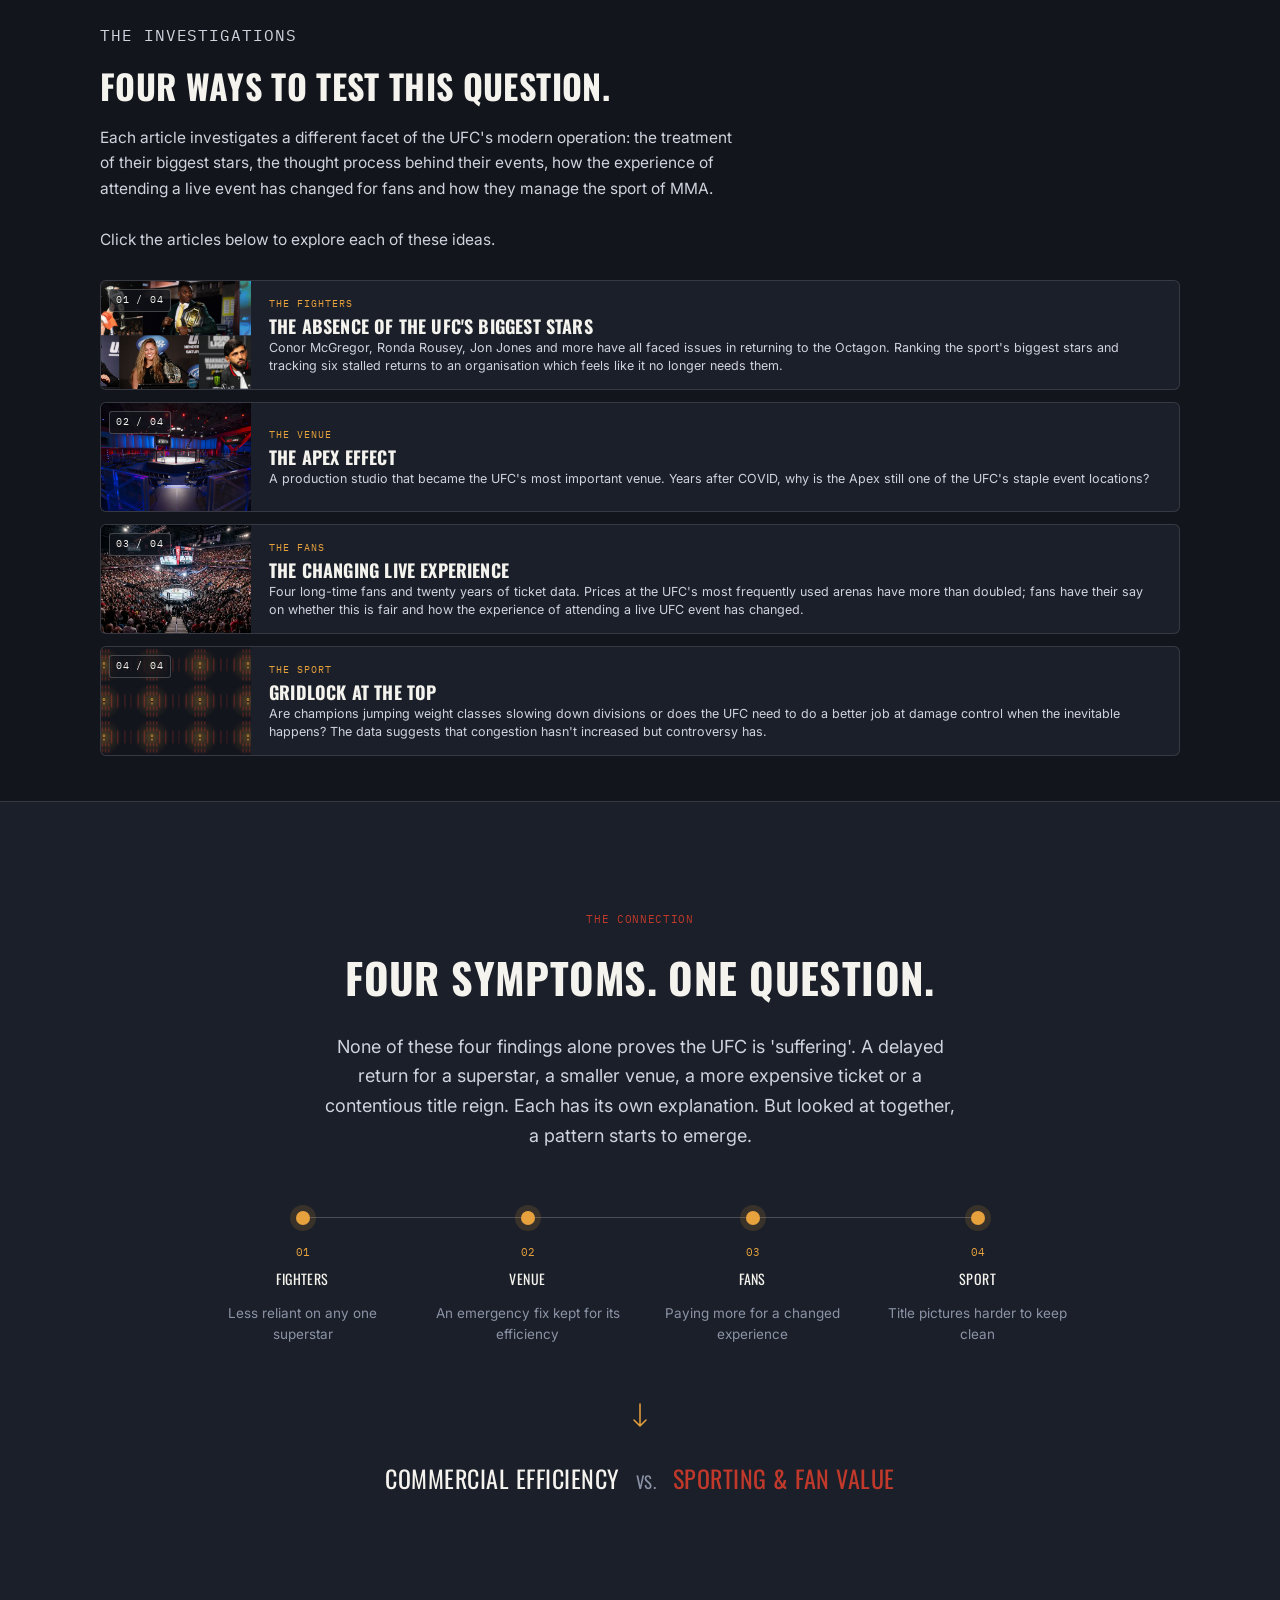
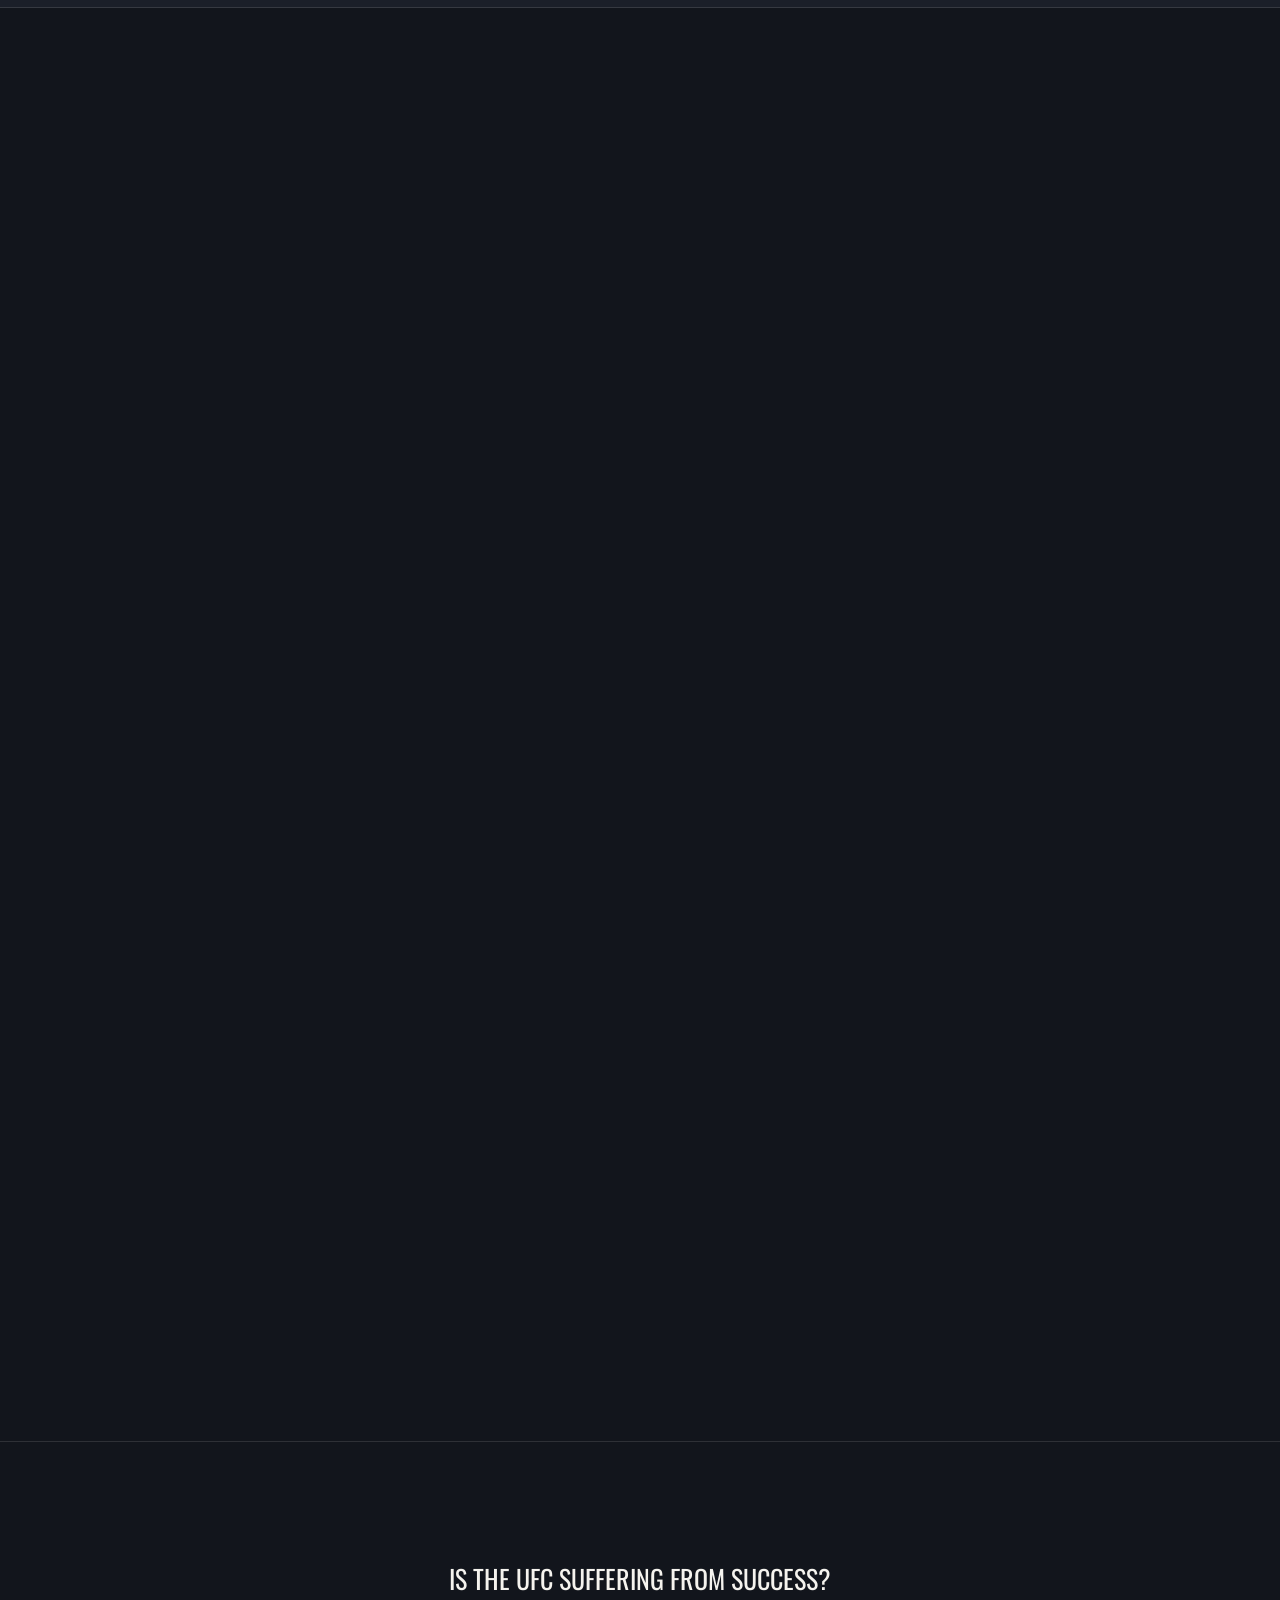
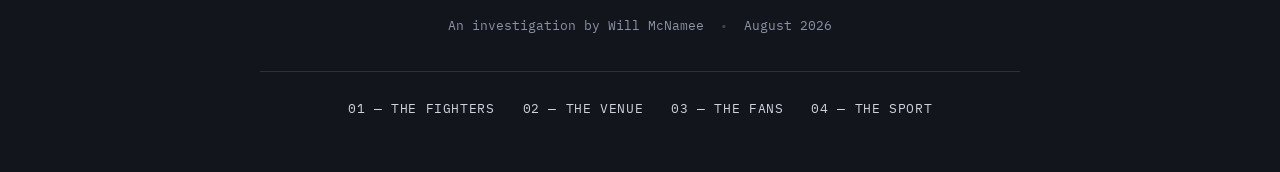
==== commit bd307d29: "Adding images for new folder structure" ====
--- a/index.html
+++ b/index.html
@@ -105,17 +105,17 @@
         <span class="invCard__num">01 / 04</span>
         <svg class="invCard__collage" viewBox="0 0 1000 457.33" preserveAspectRatio="xMidYMid slice"
              role="img" aria-label="Collage of six UFC fighters: Conor McGregor, Francis Ngannou, Jon Jones, Nate Diaz, Ronda Rousey and Arman Tsarukyan">
-          <image href="../Biggest Fighters/Images/collage/Conor McGregor.png" aria-label="Conor McGregor"
+          <image href="Images/collage/Conor McGregor.png" aria-label="Conor McGregor"
                  x="0.00" y="0.00" width="359.37" height="230.34"/>
-          <image href="../Biggest Fighters/Images/collage/Francis Ngannou.png" aria-label="Francis Ngannou"
+          <image href="Images/collage/Francis Ngannou.png" aria-label="Francis Ngannou"
                  x="359.37" y="0.00" width="409.87" height="230.34"/>
-          <image href="../Biggest Fighters/Images/collage/Jon Jones.png" aria-label="Jon Jones"
+          <image href="Images/collage/Jon Jones.png" aria-label="Jon Jones"
                  x="769.24" y="0.00" width="230.76" height="230.34"/>
-          <image href="../Biggest Fighters/Images/collage/Nate Diaz.png" aria-label="Nate Diaz"
+          <image href="Images/collage/Nate Diaz.png" aria-label="Nate Diaz"
                  x="0.00" y="230.34" width="259.95" height="226.99"/>
-          <image href="../Biggest Fighters/Images/collage/Ronda Rousey.png" aria-label="Ronda Rousey"
+          <image href="Images/collage/Ronda Rousey.png" aria-label="Ronda Rousey"
                  x="259.95" y="230.34" width="337.24" height="226.99"/>
-          <image href="../Biggest Fighters/Images/collage/Arman Tsarukyan.png" aria-label="Arman Tsarukyan"
+          <image href="Images/collage/Arman Tsarukyan.png" aria-label="Arman Tsarukyan"
                  x="597.19" y="230.34" width="402.81" height="226.99"/>
         </svg>
       </div>
@@ -137,7 +137,7 @@
     <a class="invCard reveal" href="https://willmcnamee.github.io/UFC_Investigation/Apex/">
       <div class="invCard__media">
         <span class="invCard__num">02 / 04</span>
-        <img src="../Apex/Images/Apex.png" alt="The UFC Apex facility in Las Vegas" loading="lazy">
+        <img src="Images/Apex.png" alt="The UFC Apex facility in Las Vegas" loading="lazy">
       </div>
       <div class="invCard__body">
         <p class="invCard__label">The venue</p>
@@ -156,7 +156,7 @@
     <a class="invCard reveal" href="https://willmcnamee.github.io/UFC_Investigation/Fan%20Experience/">
       <div class="invCard__media">
         <span class="invCard__num">03 / 04</span>
-        <img src="../Fan Experience/Images/UFC Arena.png" alt="A packed UFC arena during a live event" loading="lazy">
+        <img src="Images/UFC Arena.png" alt="A packed UFC arena during a live event" loading="lazy">
       </div>
       <div class="invCard__body">
         <p class="invCard__label">The fans</p>
@@ -176,7 +176,7 @@
     <a class="invCard reveal" href="https://willmcnamee.github.io/UFC_Investigation/Sporting%20Congestion/">
       <div class="invCard__media">
         <span class="invCard__num">04 / 04</span>
-        <img src="../Sporting Congestion/hero-gridlock.svg" alt="Abstract illustration representing gridlock in the UFC's title pictures" loading="lazy">
+        <img src="Images/hero-gridlock.svg" alt="Abstract illustration representing gridlock in the UFC's title pictures" loading="lazy">
       </div>
       <div class="invCard__body">
         <p class="invCard__label">The sport</p>
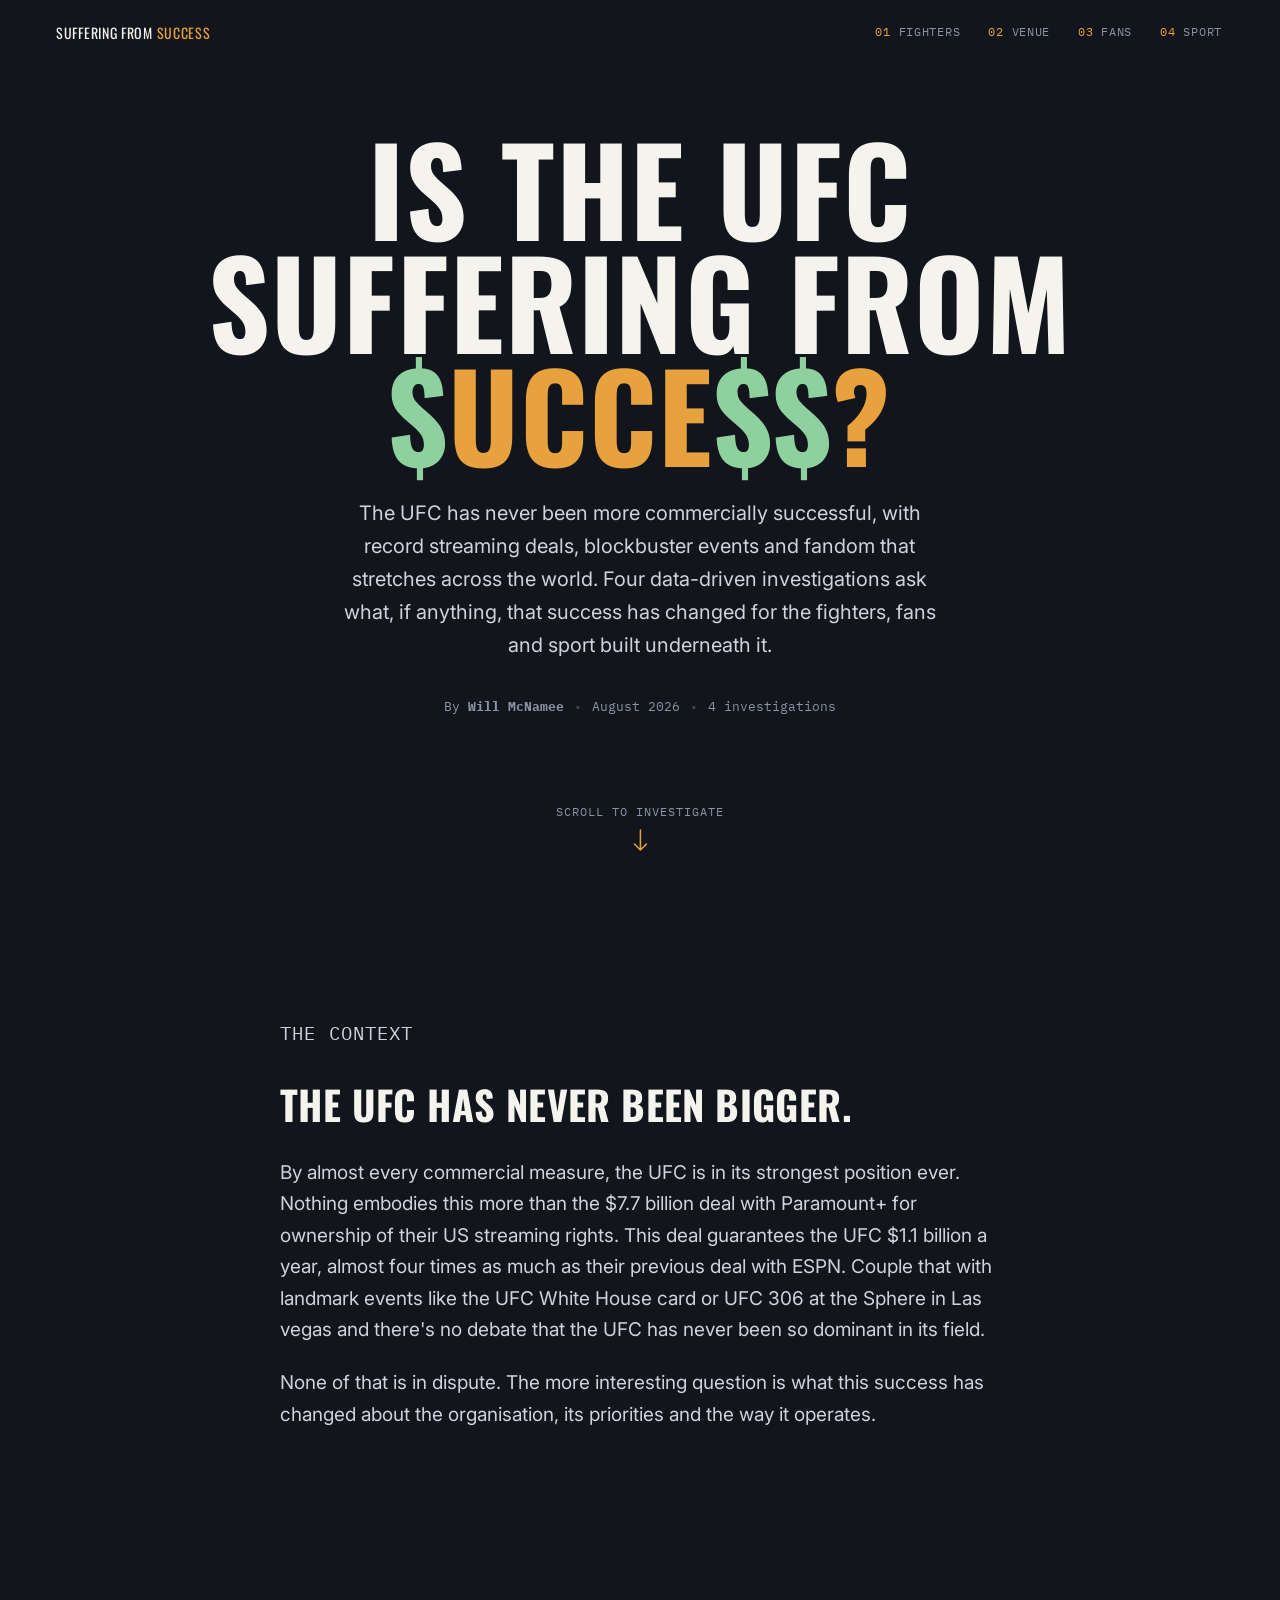
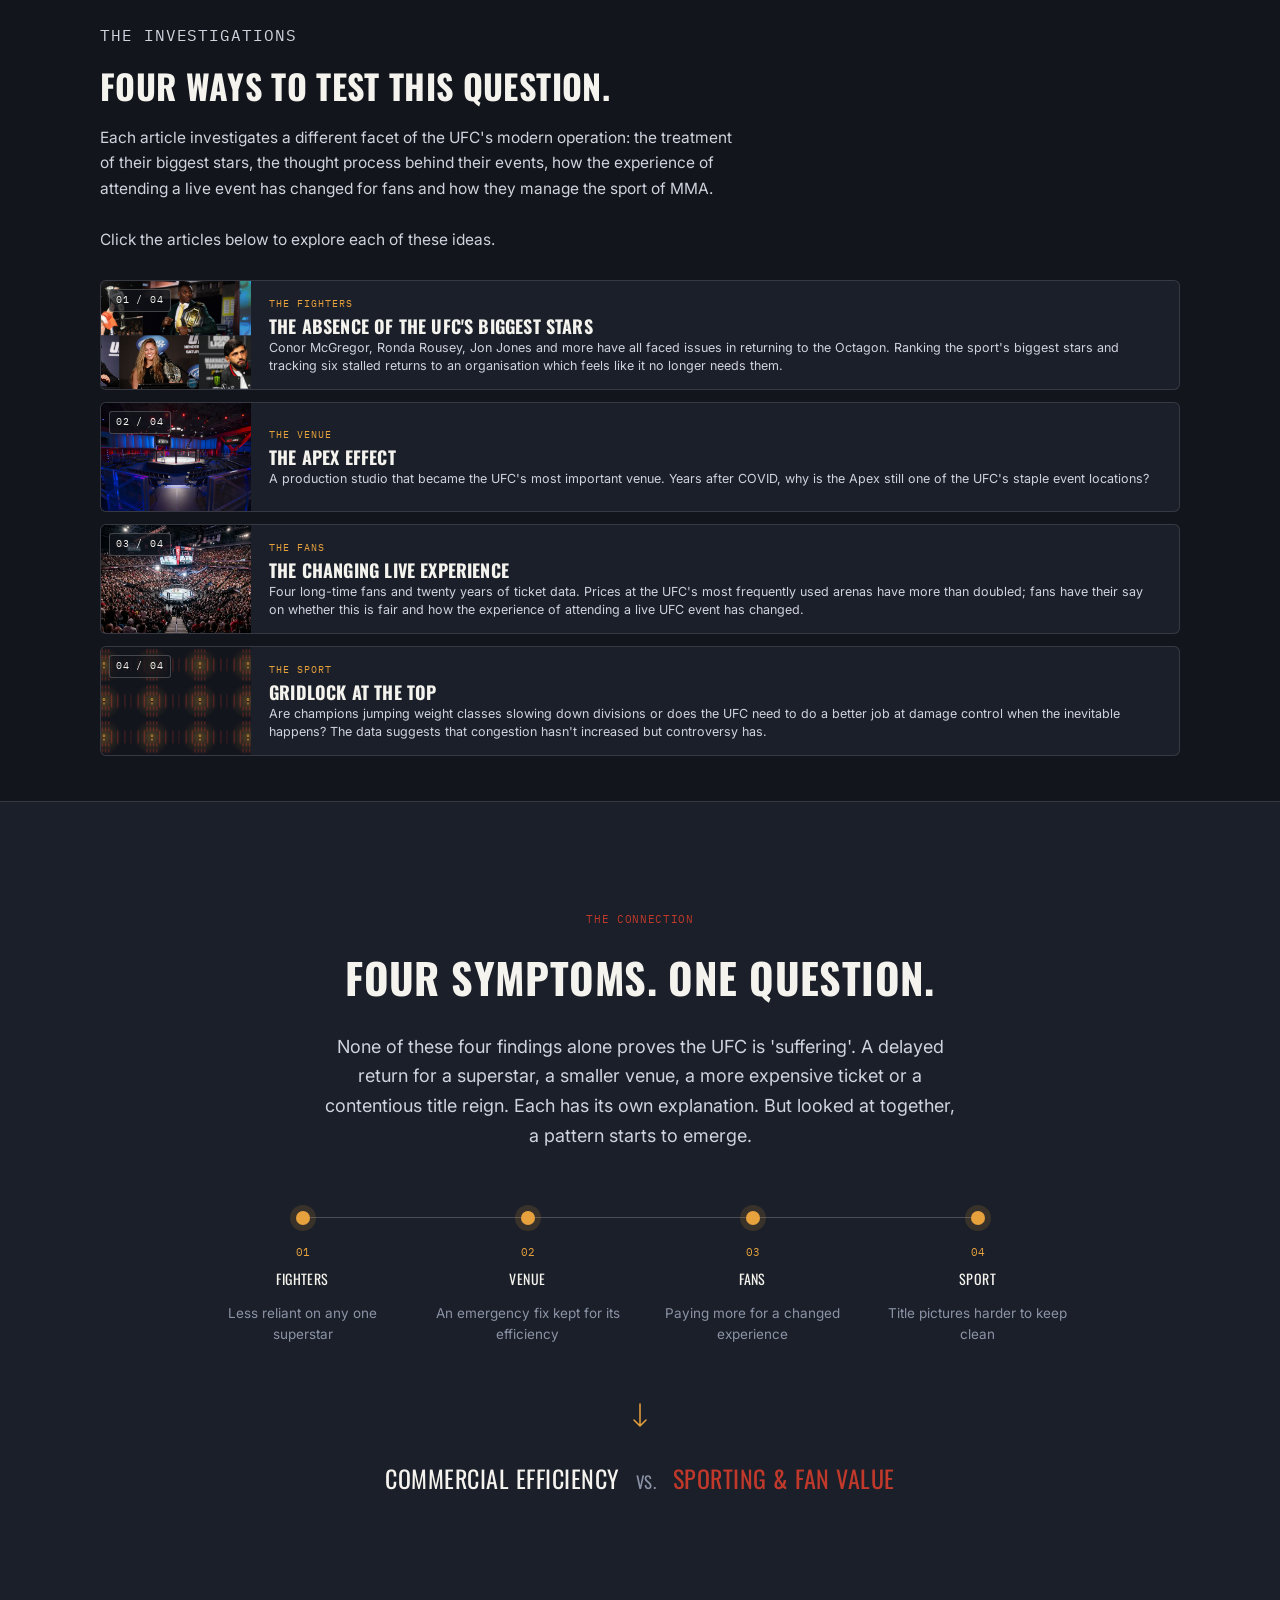
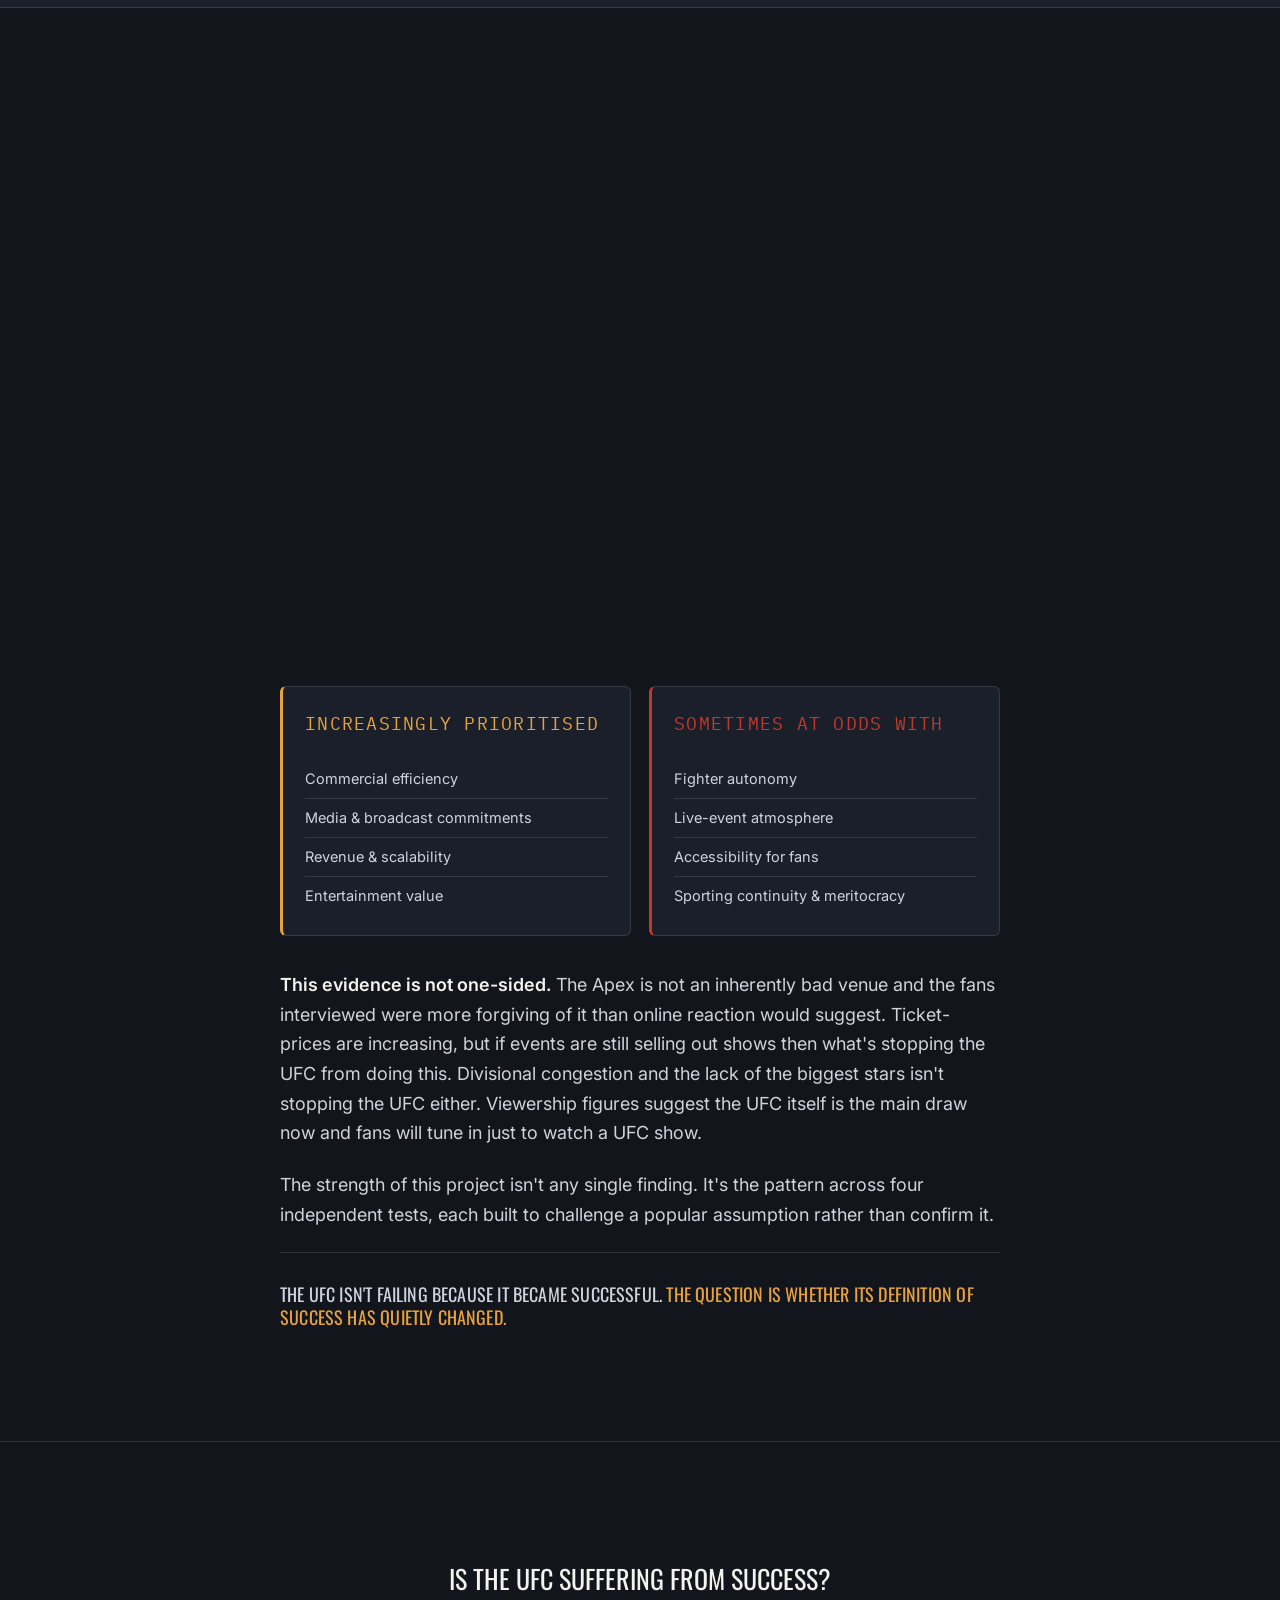
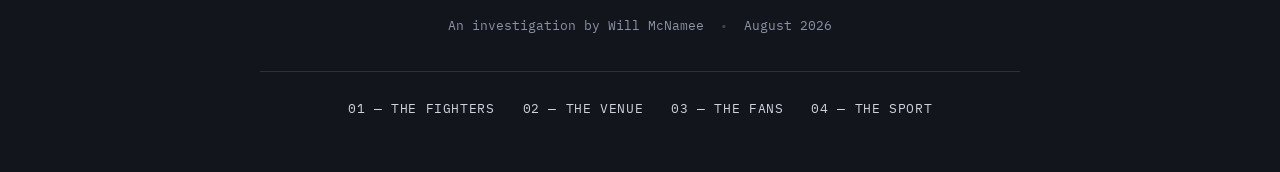
==== commit 499f1da2: "Copy changes + stylistic and format tweaks based on feedback" ====
--- a/index.html
+++ b/index.html
@@ -35,7 +35,6 @@
 ============================================================= -->
 <section class="hero" id="top">
   <div class="hero__content">
-    <p class="eyebrow">An investigation in four parts</p>
     <h1 class="hero__headline">Is the UFC<br>Suffering From<br><span class="hero__accent"><span class="hero__dollar">$</span>ucce<span class="hero__dollar">$</span><span class="hero__dollar">$</span>?</span></h1>
     <p class="hero__deck">
       The UFC has never been more commercially successful, with record streaming deals, blockbuster events and 
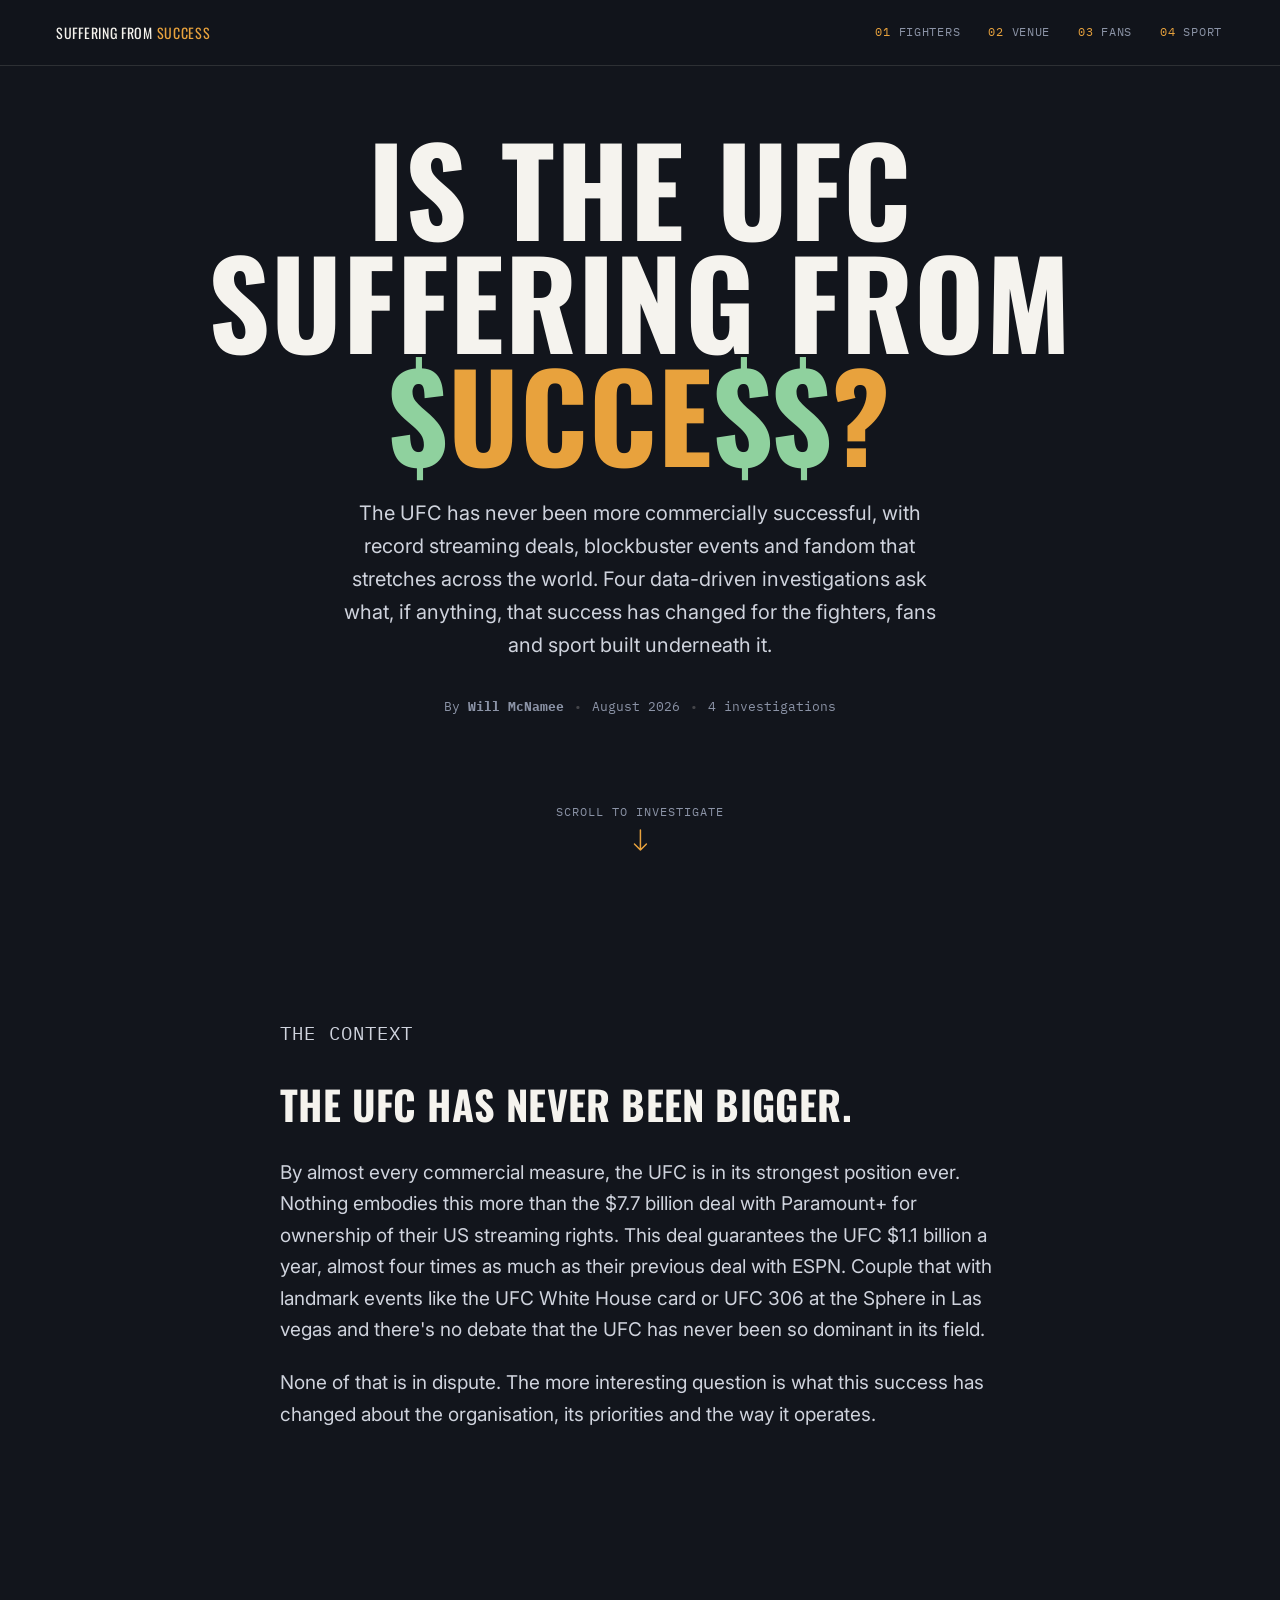
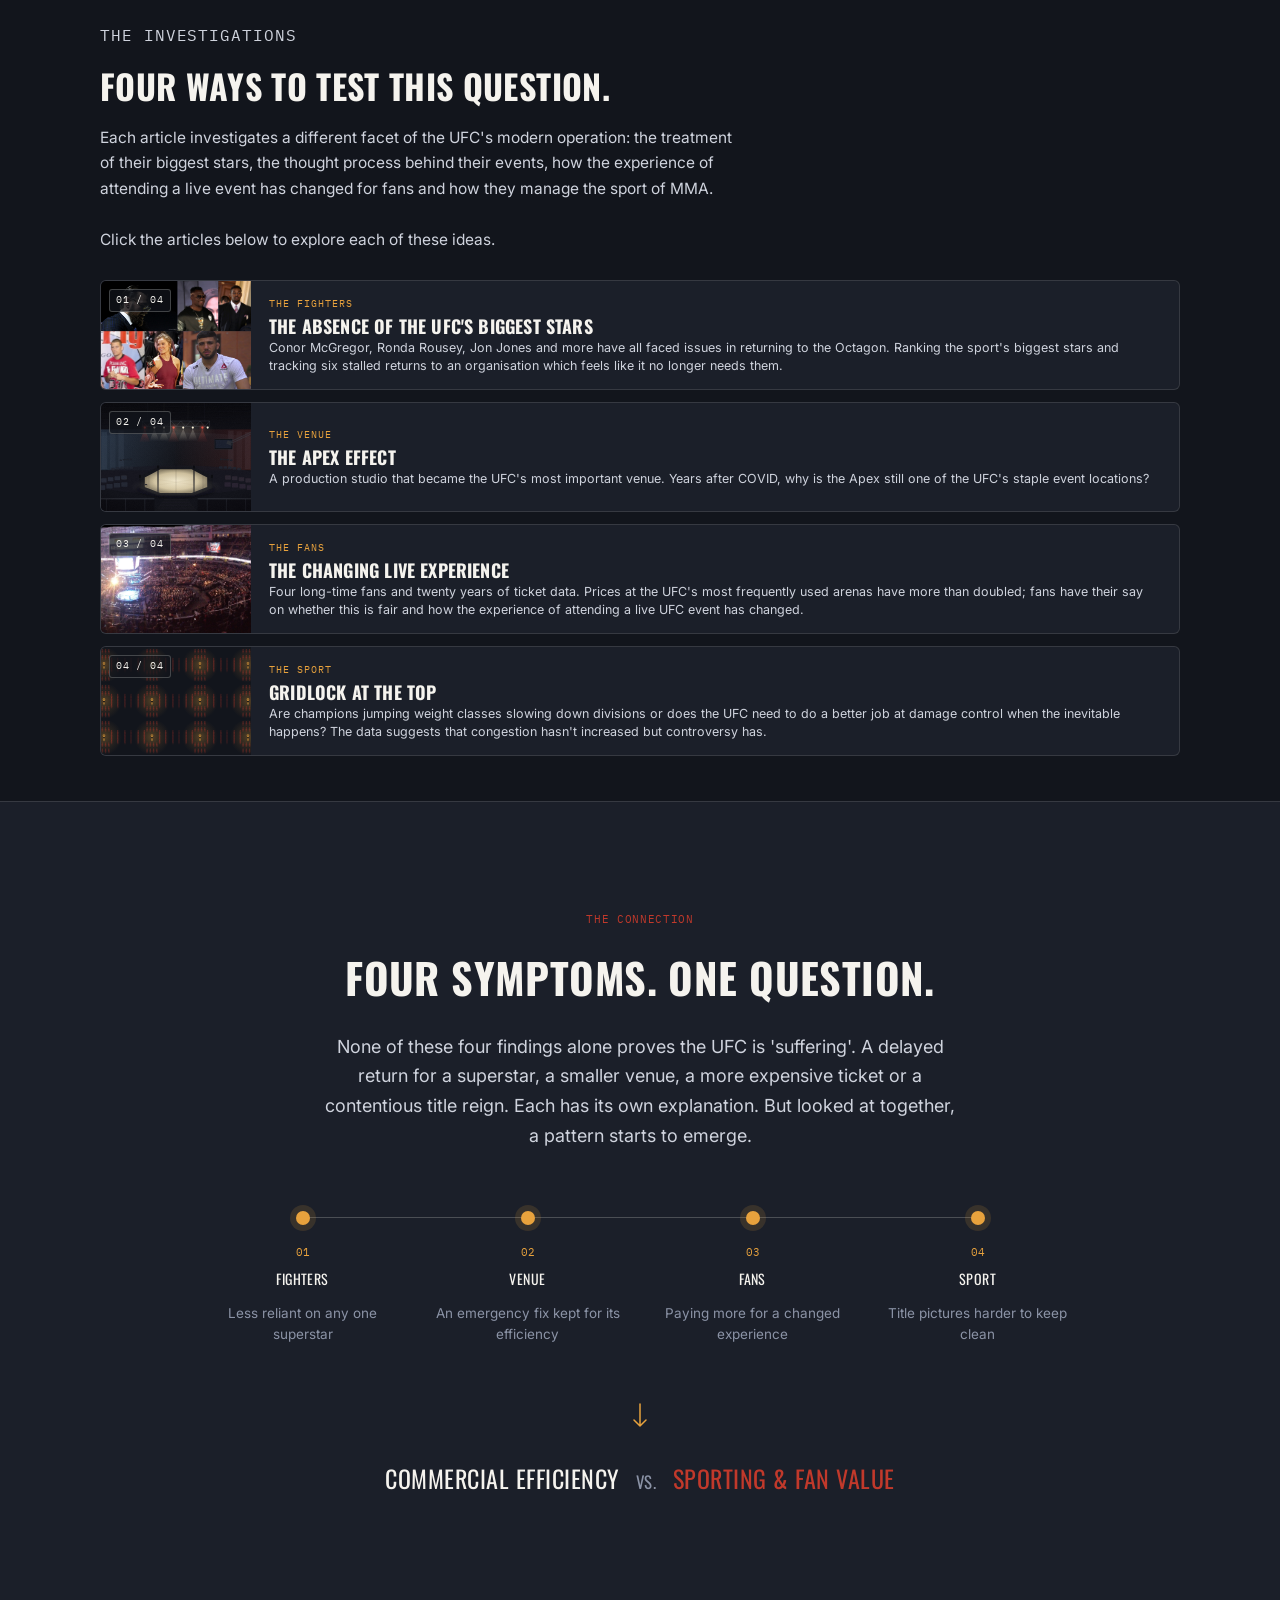
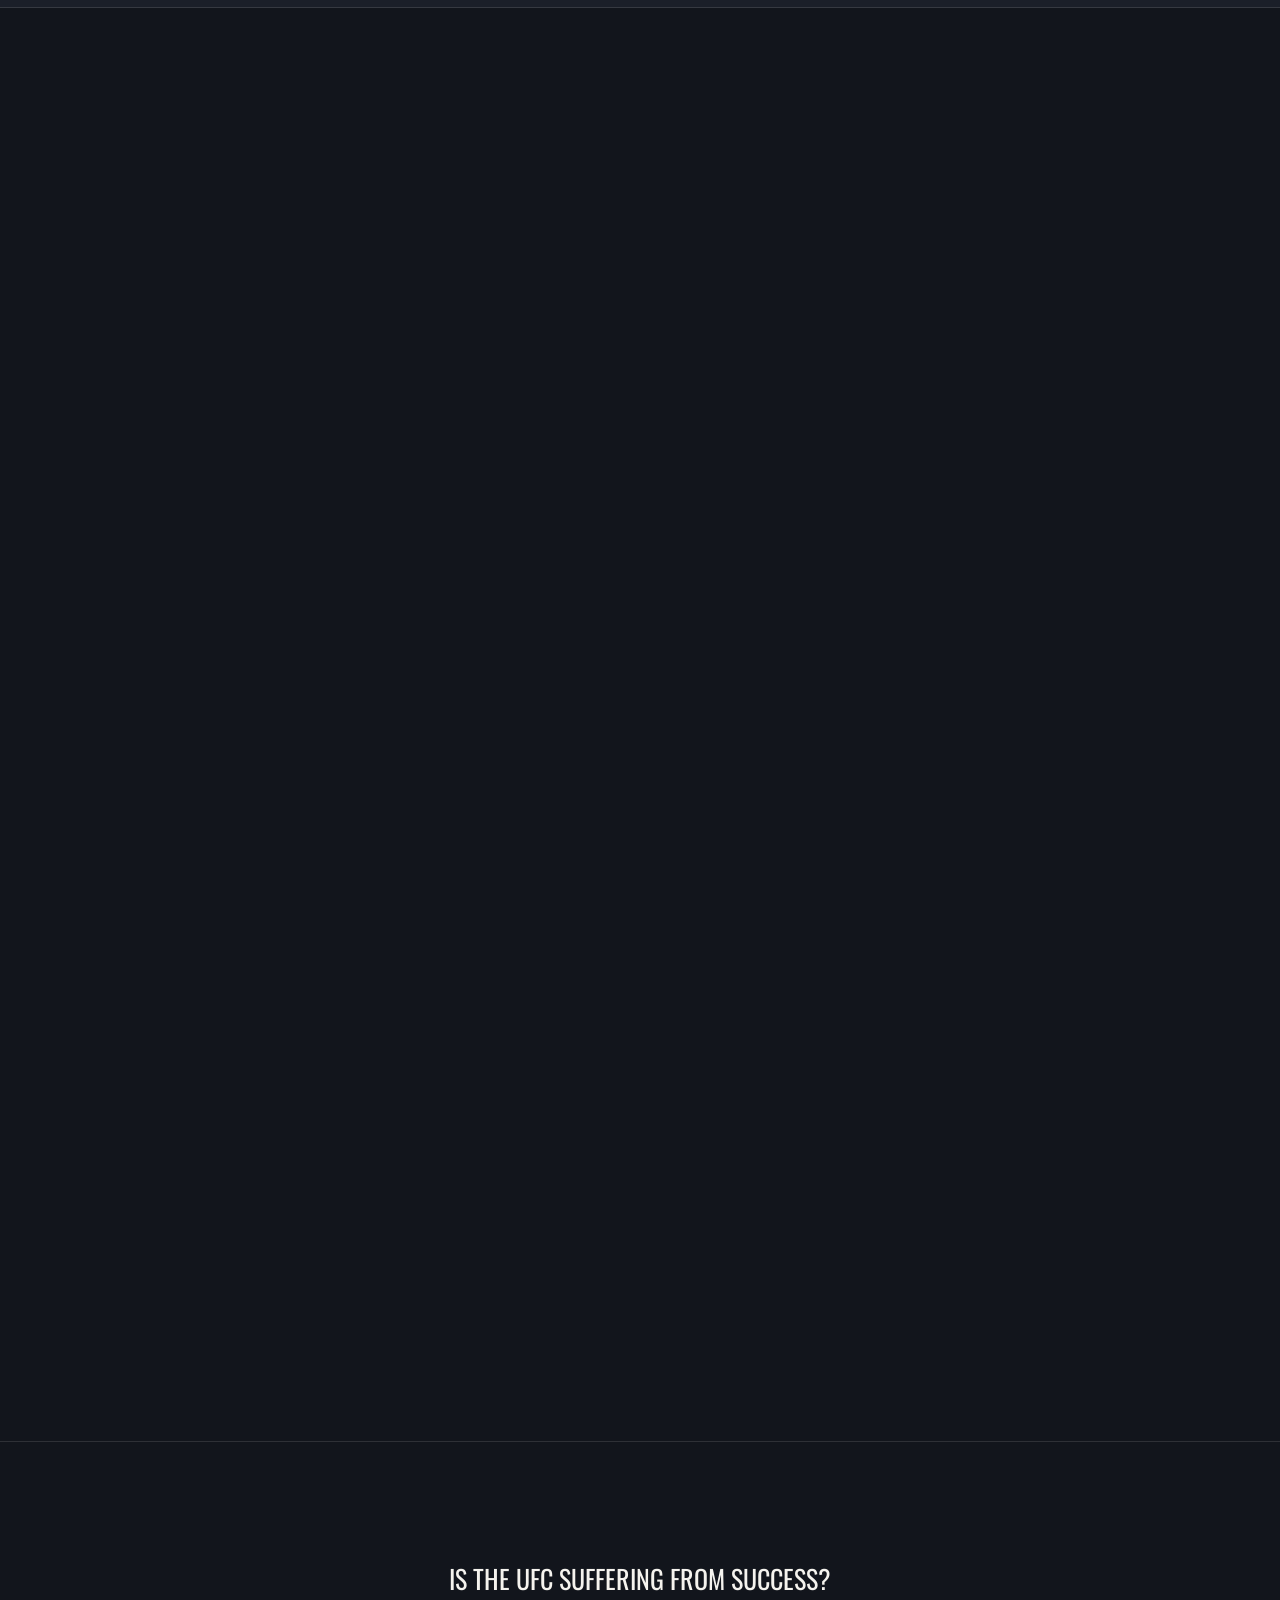
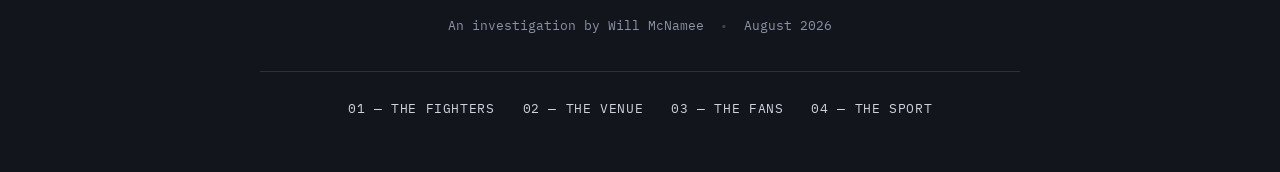
==== commit 231ea460: "Updated images" ====
--- a/index.html
+++ b/index.html
@@ -102,20 +102,20 @@
     <a class="invCard reveal" href="https://willmcnamee.github.io/UFC_Investigation/Biggest%20Fighters/">
       <div class="invCard__media">
         <span class="invCard__num">01 / 04</span>
-        <svg class="invCard__collage" viewBox="0 0 1000 457.33" preserveAspectRatio="xMidYMid slice"
+        <svg class="invCard__collage" viewBox="0 0 1000 727.02" preserveAspectRatio="xMidYMid slice"
              role="img" aria-label="Collage of six UFC fighters: Conor McGregor, Francis Ngannou, Jon Jones, Nate Diaz, Ronda Rousey and Arman Tsarukyan">
-          <image href="Images/collage/Conor McGregor.png" aria-label="Conor McGregor"
-                 x="0.00" y="0.00" width="359.37" height="230.34"/>
-          <image href="Images/collage/Francis Ngannou.png" aria-label="Francis Ngannou"
-                 x="359.37" y="0.00" width="409.87" height="230.34"/>
-          <image href="Images/collage/Jon Jones.png" aria-label="Jon Jones"
-                 x="769.24" y="0.00" width="230.76" height="230.34"/>
-          <image href="Images/collage/Nate Diaz.png" aria-label="Nate Diaz"
-                 x="0.00" y="230.34" width="259.95" height="226.99"/>
-          <image href="Images/collage/Ronda Rousey.png" aria-label="Ronda Rousey"
-                 x="259.95" y="230.34" width="337.24" height="226.99"/>
-          <image href="Images/collage/Arman Tsarukyan.png" aria-label="Arman Tsarukyan"
-                 x="597.19" y="230.34" width="402.81" height="226.99"/>
+          <image href="Images/collage/Конор_МакГрегор_пресс-конференция_в_Москве.jpg" aria-label="Conor McGregor"
+                 x="0.00" y="0.00" width="510.44" height="338.20"/>
+          <image href="Images/collage/Francis_Ngannou_photo.jpg" aria-label="Francis Ngannou"
+                 x="510.44" y="0.00" width="272.43" height="338.20"/>
+          <image href="Images/collage/Jon_Jones_-_Supporting_Brain_Health_Study.jpg" aria-label="Jon Jones"
+                 x="782.87" y="0.00" width="217.13" height="338.20"/>
+          <image href="Images/collage/Nate_Diaz_2009.jpg" aria-label="Nate Diaz"
+                 x="0.00" y="338.20" width="291.97" height="388.82"/>
+          <image href="Images/collage/Rousey_HOF_2018_(cropped).jpg" aria-label="Ronda Rousey"
+                 x="291.97" y="338.20" width="253.62" height="388.82"/>
+          <image href="Images/collage/Arman_Tsarukyan_2019.jpg" aria-label="Arman Tsarukyan"
+                 x="545.59" y="338.20" width="454.41" height="388.82"/>
         </svg>
       </div>
       <div class="invCard__body">
@@ -136,7 +136,7 @@
     <a class="invCard reveal" href="https://willmcnamee.github.io/UFC_Investigation/Apex/">
       <div class="invCard__media">
         <span class="invCard__num">02 / 04</span>
-        <img src="Images/Apex.png" alt="The UFC Apex facility in Las Vegas" loading="lazy">
+        <img src="Images/Apex.svg" alt="Illustration of the UFC Apex facility in Las Vegas" loading="lazy">
       </div>
       <div class="invCard__body">
         <p class="invCard__label">The venue</p>
@@ -155,7 +155,7 @@
     <a class="invCard reveal" href="https://willmcnamee.github.io/UFC_Investigation/Fan%20Experience/">
       <div class="invCard__media">
         <span class="invCard__num">03 / 04</span>
-        <img src="Images/UFC Arena.png" alt="A packed UFC arena during a live event" loading="lazy">
+        <img src="Images/UFC Arena.jpg" alt="A packed UFC arena during a live event" loading="lazy">
       </div>
       <div class="invCard__body">
         <p class="invCard__label">The fans</p>
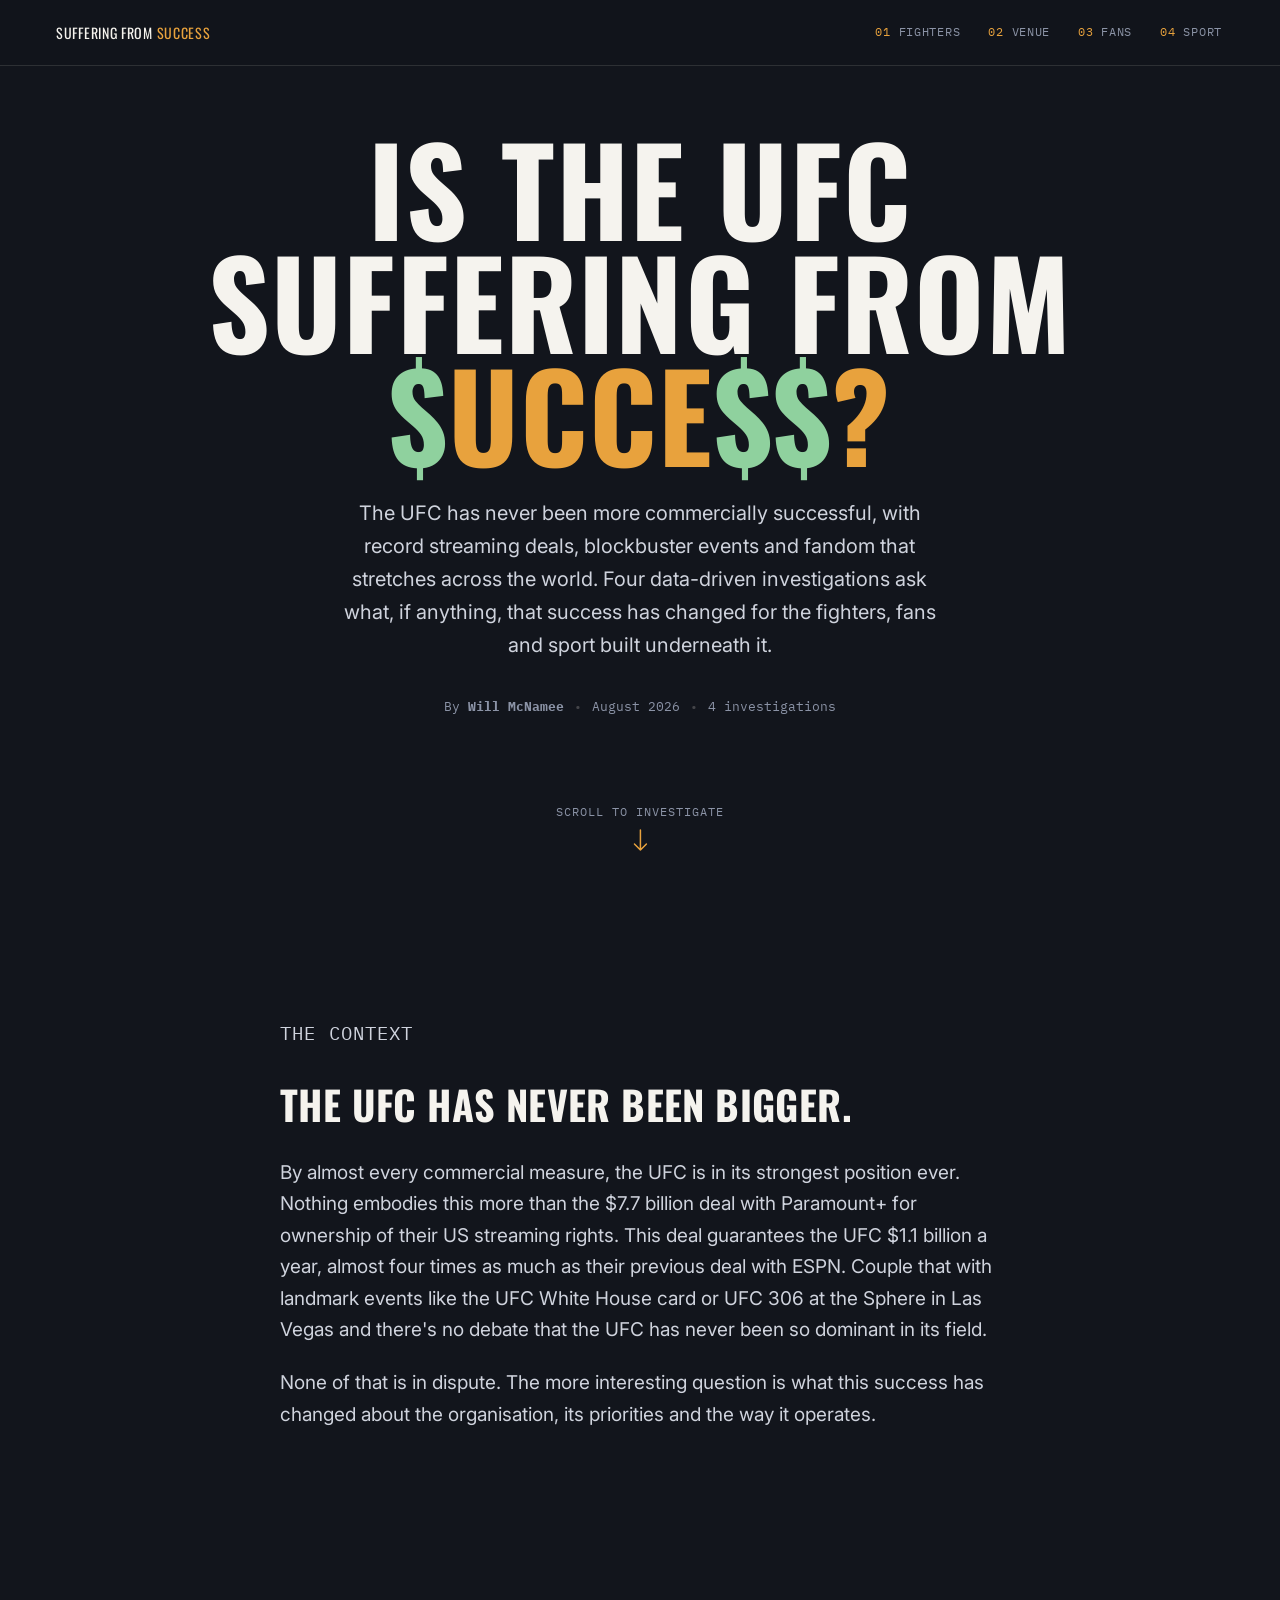
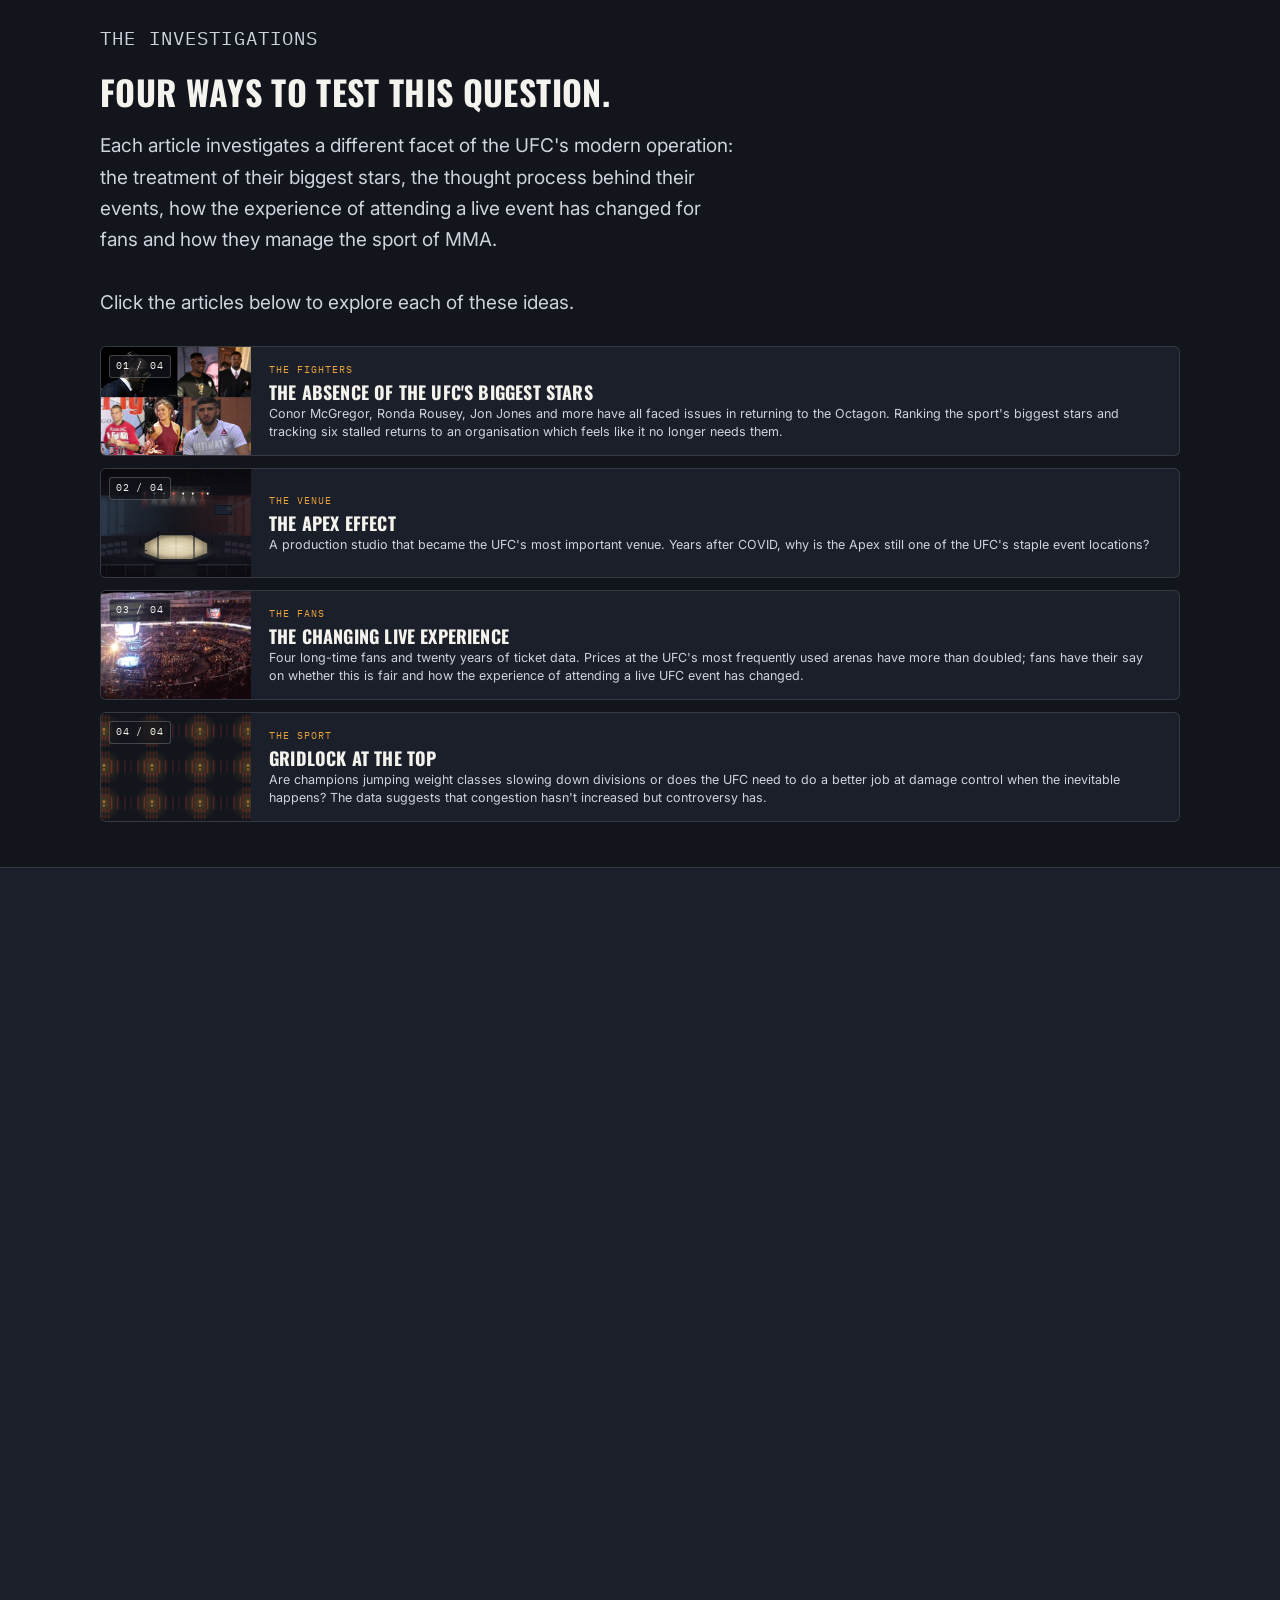
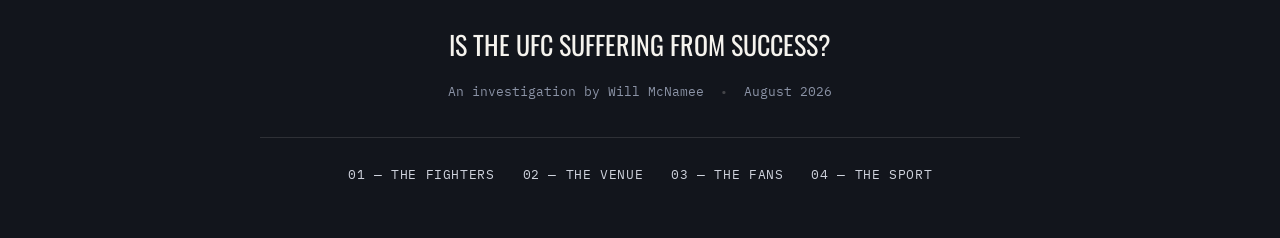
==== commit 7f5d6bee: "Light copy changes" ====
--- a/index.html
+++ b/index.html
@@ -69,7 +69,7 @@
       the $7.7 billion deal with Paramount+ for ownership of their US streaming rights. This deal guarantees the UFC 
       $1.1 billion a year, almost four times as much as their previous deal with ESPN.
       
-      Couple that with landmark events like the UFC White House card or UFC 306 at the Sphere in Las vegas and 
+      Couple that with landmark events like the UFC White House card or UFC 306 at the Sphere in Las Vegas and 
       there's no debate that the UFC has never been so dominant in its field.
     </p>
     <p class="reveal">
@@ -256,7 +256,7 @@
       A struggling promotion would do everything in their power to ensure their fans were satisfied. This means 
       booking the biggest fighters possible as soon as they're available, hosting an equitable distribution of events 
       to ensure all fans have the opportunity to attend events, and managing sporting issues so they don't
-      impact the integirty of the organisation.
+      impact the integrity of the organisation.
     </p>
     <p class="reveal">
       The evidence across all four investigations suggests the UFC has transcended beyond the day-to-day priorities 
--- a/styles.css
+++ b/styles.css
@@ -186,7 +186,7 @@
 .investigations__intro{ max-width: var(--wide); margin: 0 auto 28px; }
 .investigations__intro .lede__tag{ margin-bottom: 10px; }
 .investigations__intro h2{ font-size: clamp(24px,3.4vw,34px); margin-bottom: 10px; max-width: 760px; }
-.investigations__intro p{ font-size: 15.5px; color: var(--ink-dim); max-width: 640px; margin: 0; }
+.investigations__intro p{ font-size: 19px; color: var(--ink-dim); max-width: 640px; margin: 0; }
 
 .invGrid{
   display:grid; grid-template-columns: 1fr; gap: 12px;
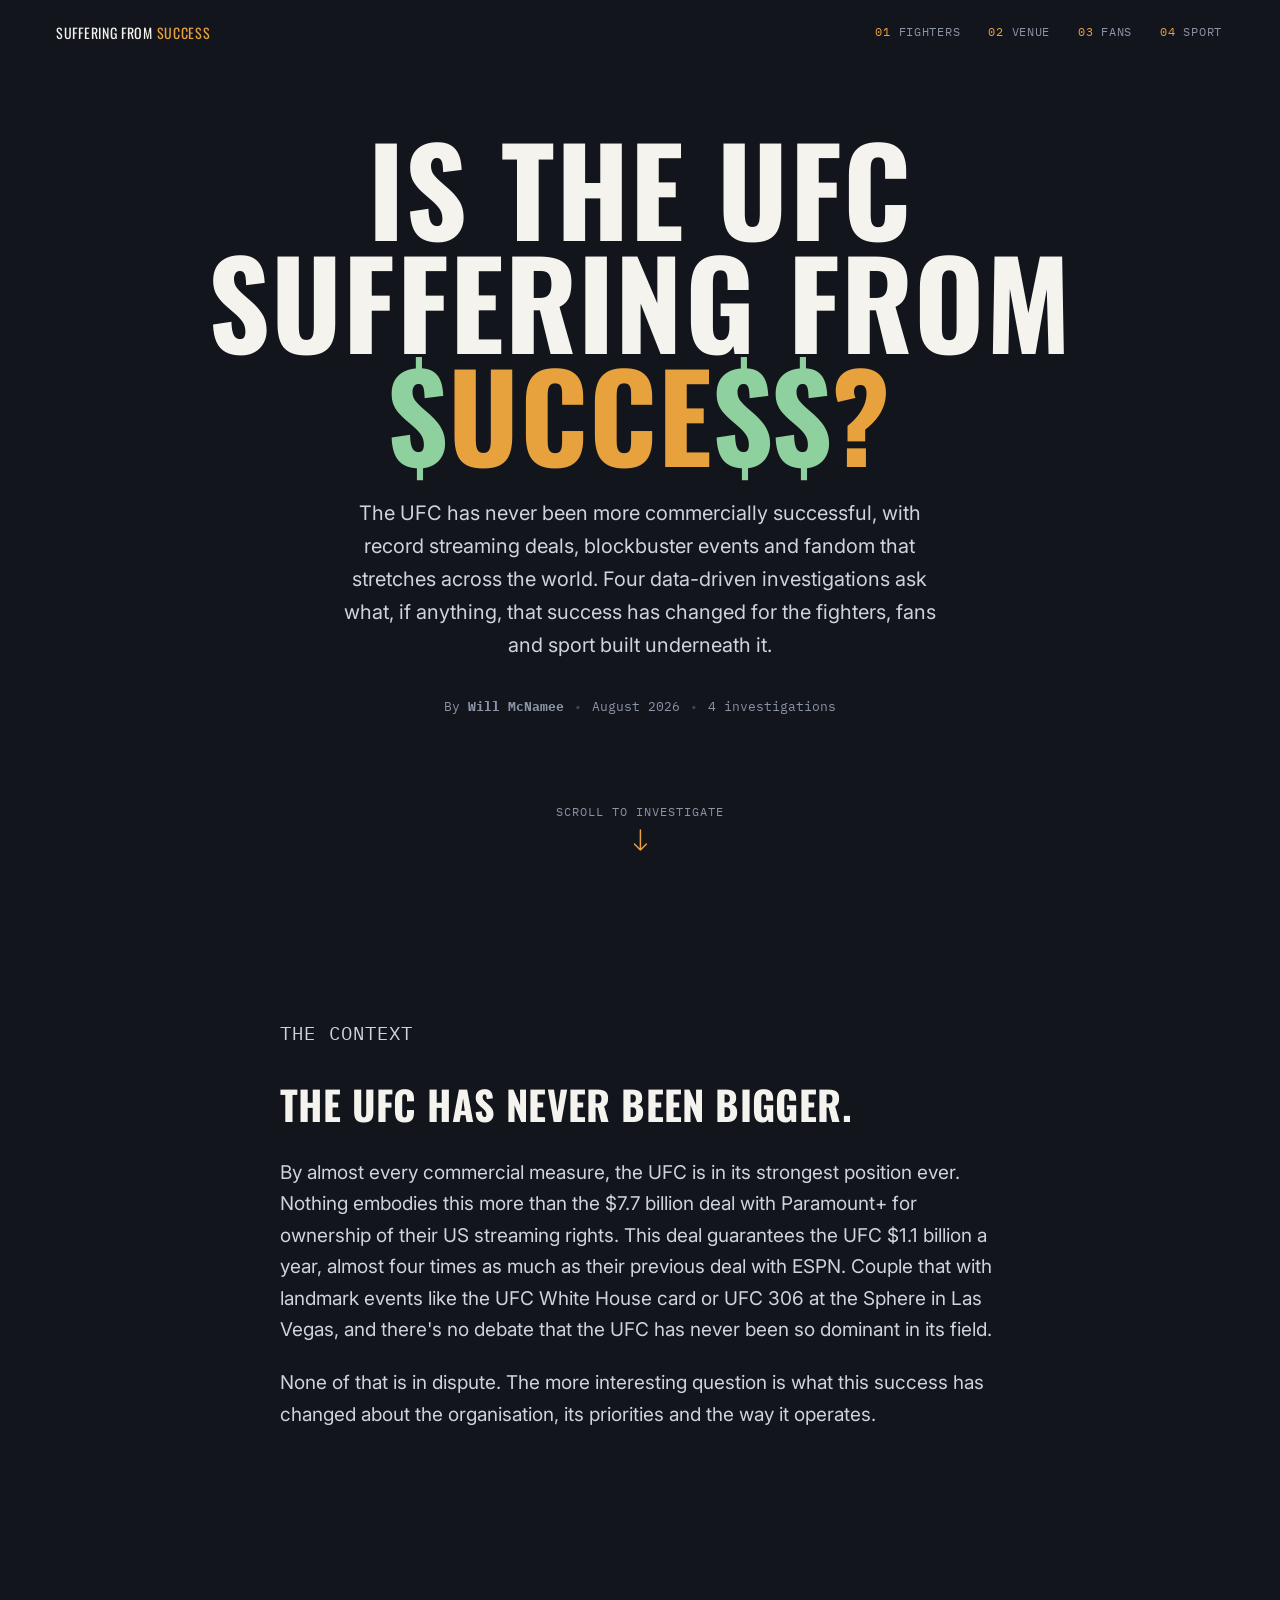
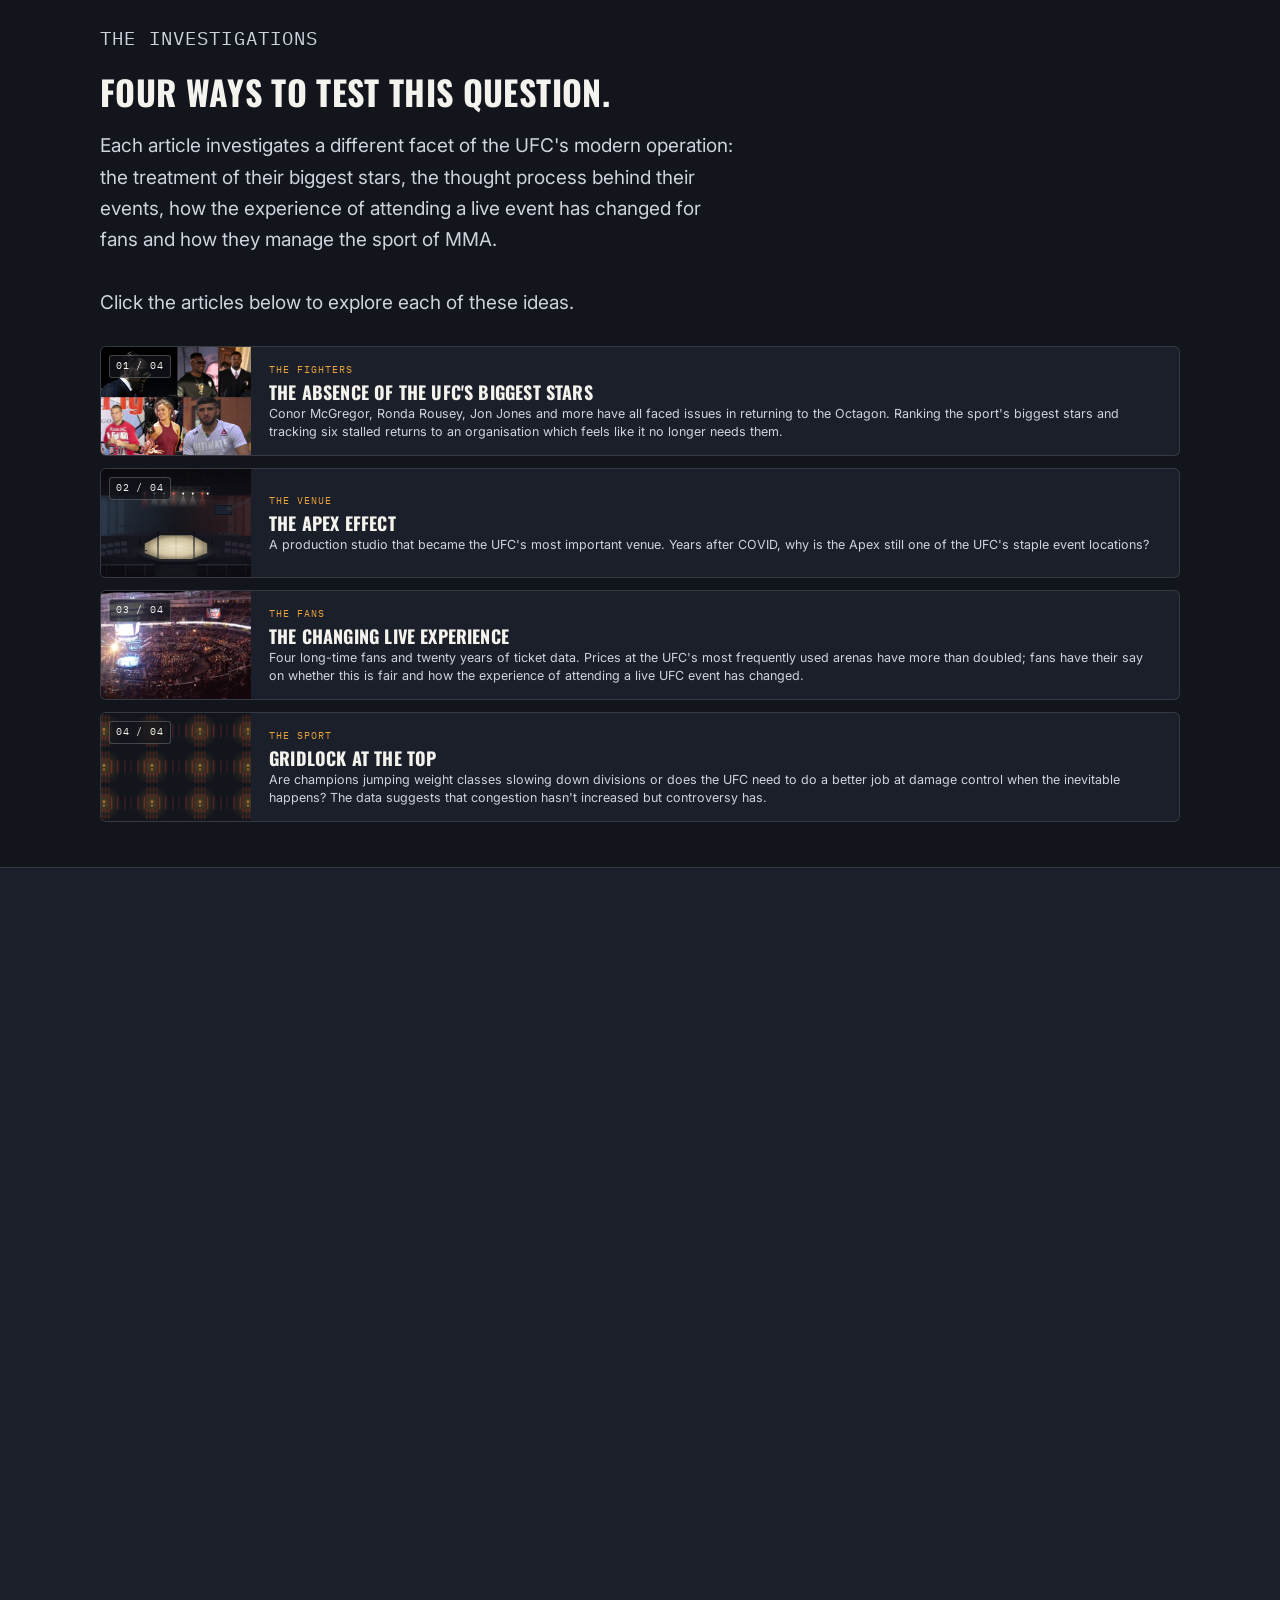
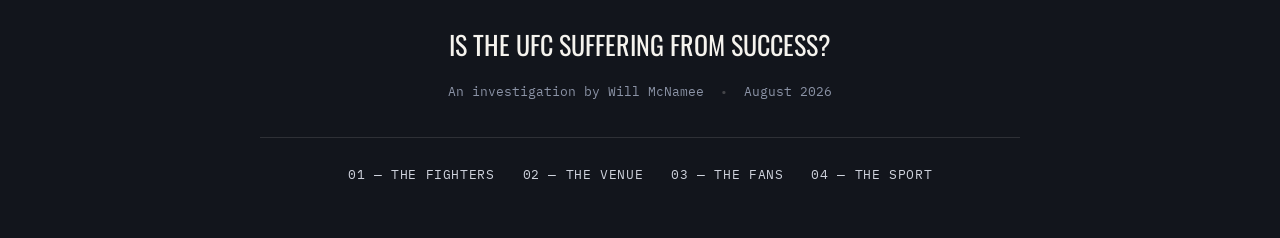
==== commit acc3510d: "More copy fixes" ====
--- a/index.html
+++ b/index.html
@@ -35,7 +35,7 @@
 ============================================================= -->
 <section class="hero" id="top">
   <div class="hero__content">
-    <h1 class="hero__headline">Is the UFC<br>Suffering From<br><span class="hero__accent"><span class="hero__dollar">$</span>ucce<span class="hero__dollar">$</span><span class="hero__dollar">$</span>?</span></h1>
+    <h1 class="hero__headline">Is the UFC<br>Suffering From<br><span class="hero__accent"><span aria-hidden="true"><span class="hero__dollar">$</span>ucce<span class="hero__dollar">$</span><span class="hero__dollar">$</span>?</span><span class="visually-hidden">Success?</span></span></h1>
     <p class="hero__deck">
       The UFC has never been more commercially successful, with record streaming deals, blockbuster events and 
       fandom that stretches across the world. Four data-driven investigations ask what, if anything, that success has 
@@ -69,7 +69,7 @@
       the $7.7 billion deal with Paramount+ for ownership of their US streaming rights. This deal guarantees the UFC 
       $1.1 billion a year, almost four times as much as their previous deal with ESPN.
       
-      Couple that with landmark events like the UFC White House card or UFC 306 at the Sphere in Las Vegas and 
+      Couple that with landmark events like the UFC White House card or UFC 306 at the Sphere in Las Vegas, and 
       there's no debate that the UFC has never been so dominant in its field.
     </p>
     <p class="reveal">
@@ -201,7 +201,7 @@
     <p class="lede__tag" style="text-align:center;">The connection</p>
     <h2>Four symptoms. One question.</h2>
     <p class="symptoms__lede">
-      None of these four findings alone proves the UFC is 'suffering'. A delayed return for a superstar, a smaller 
+      None of these four findings alone proves the UFC is 'suffering'; a delayed return for a superstar, a smaller 
       venue, a more expensive ticket or a contentious title reign.
       
       Each has its own explanation. But looked at together, a pattern starts to emerge.
@@ -260,7 +260,7 @@
     </p>
     <p class="reveal">
       The evidence across all four investigations suggests the UFC has transcended beyond the day-to-day priorities 
-      of a normal fight promotion. Instead, the UFC sees itself more as a business rather than a sporting organisation 
+      of a normal fight promotion. Instead, the UFC sees itself more as a business than a sporting organisation 
       and their new entrepreneurial approach doesn't always align with the interests of fighters, fans and the sport
       itself.
     </p>
@@ -289,13 +289,13 @@
     <p class="reveal">
       <strong>This evidence is not one-sided.</strong> The Apex is not an inherently bad venue and the
       fans interviewed were more forgiving of it than online reaction would suggest.
-      Ticket-prices are increasing, but if events are still selling out shows then what's stopping the UFC from doing 
-      this. Divisional congestion and the lack of the biggest stars isn't stopping the UFC either. Viewership 
+      Ticket-prices are increasing, but if events are still selling out then nothing's stopping the UFC from doing 
+      this. Divisional congestion and the lack of the biggest stars aren't stopping the UFC either. Viewership 
       figures suggest the UFC itself is the main draw now and fans will tune in just to watch a UFC show.
     </p>
     <p class="reveal">
-      The strength of this project isn't any single finding. It's the pattern across four independent tests,
-      each built to challenge a popular assumption rather than confirm it.
+      The strength of this project isn't any single finding; it's the pattern across four independent tests
+      that challenge a popular assumption rather than confirm it.
     </p>
 
     <p class="evidence__closing reveal">
